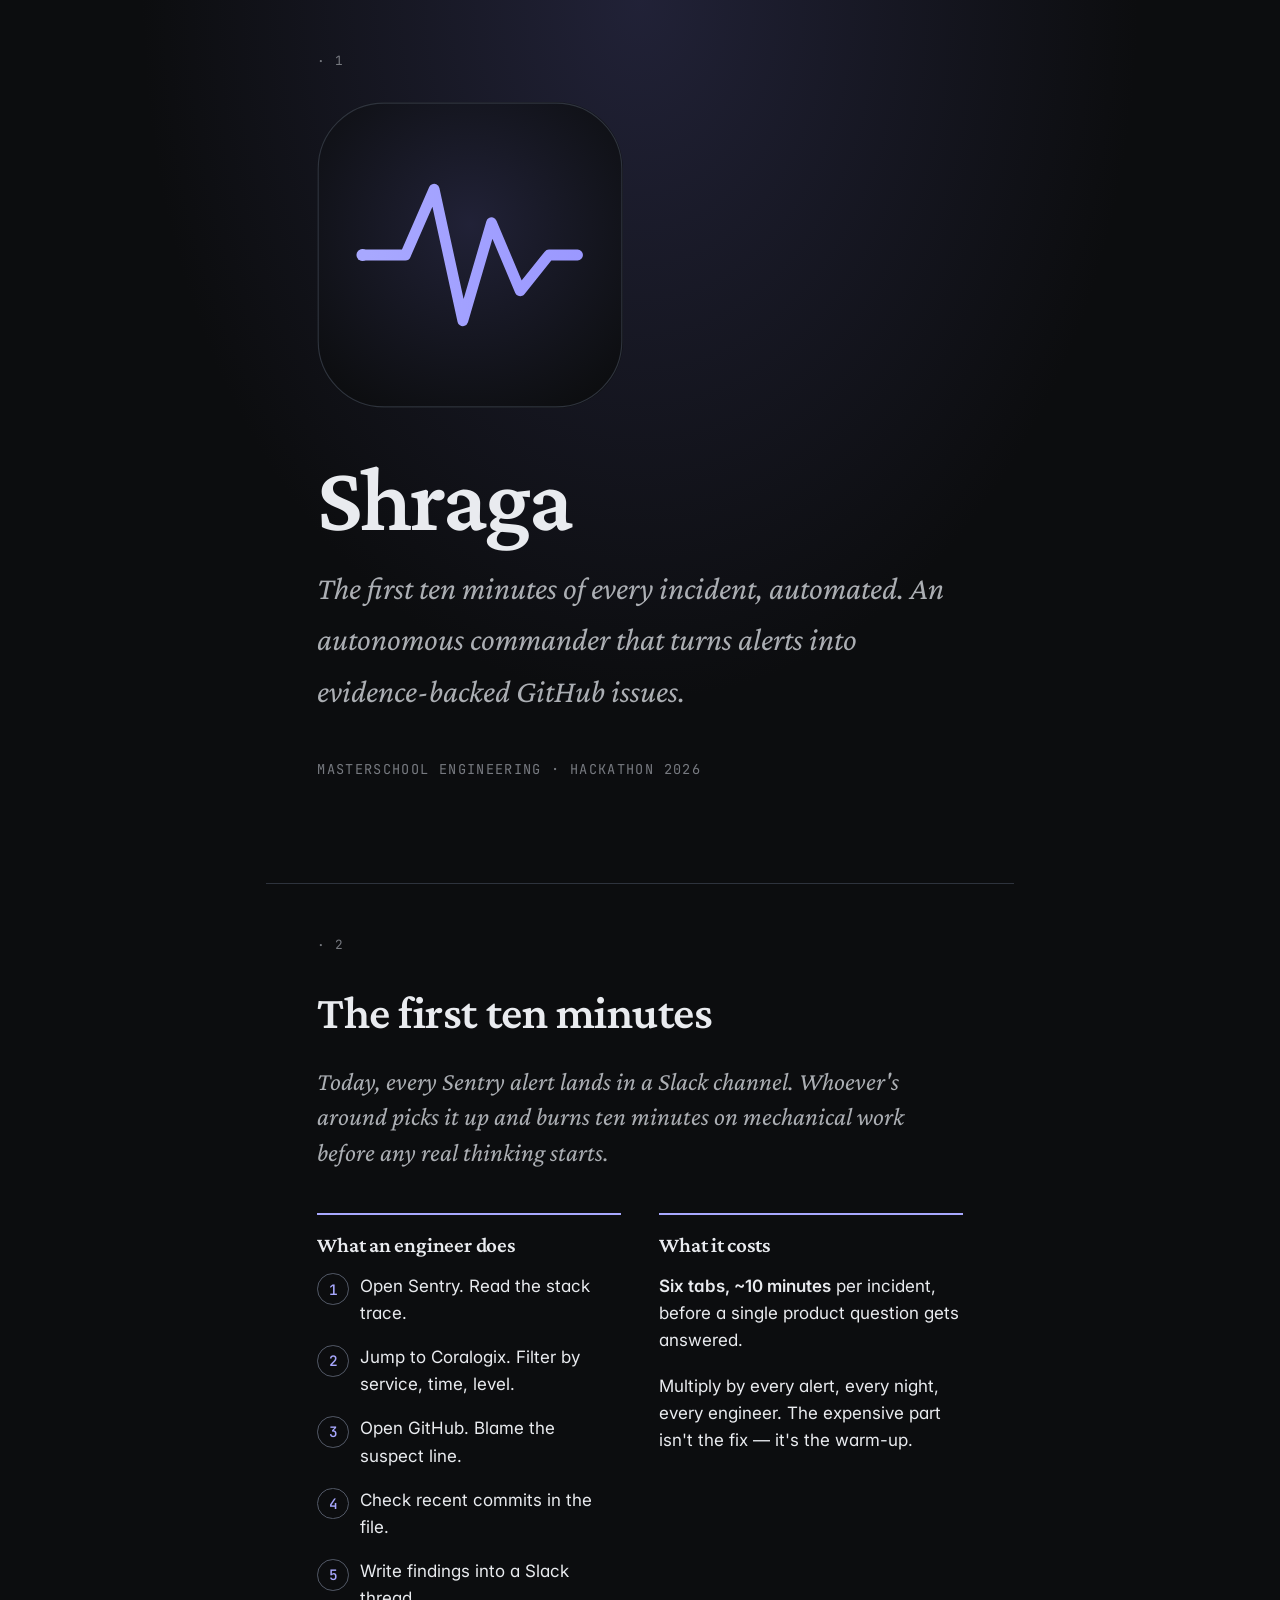
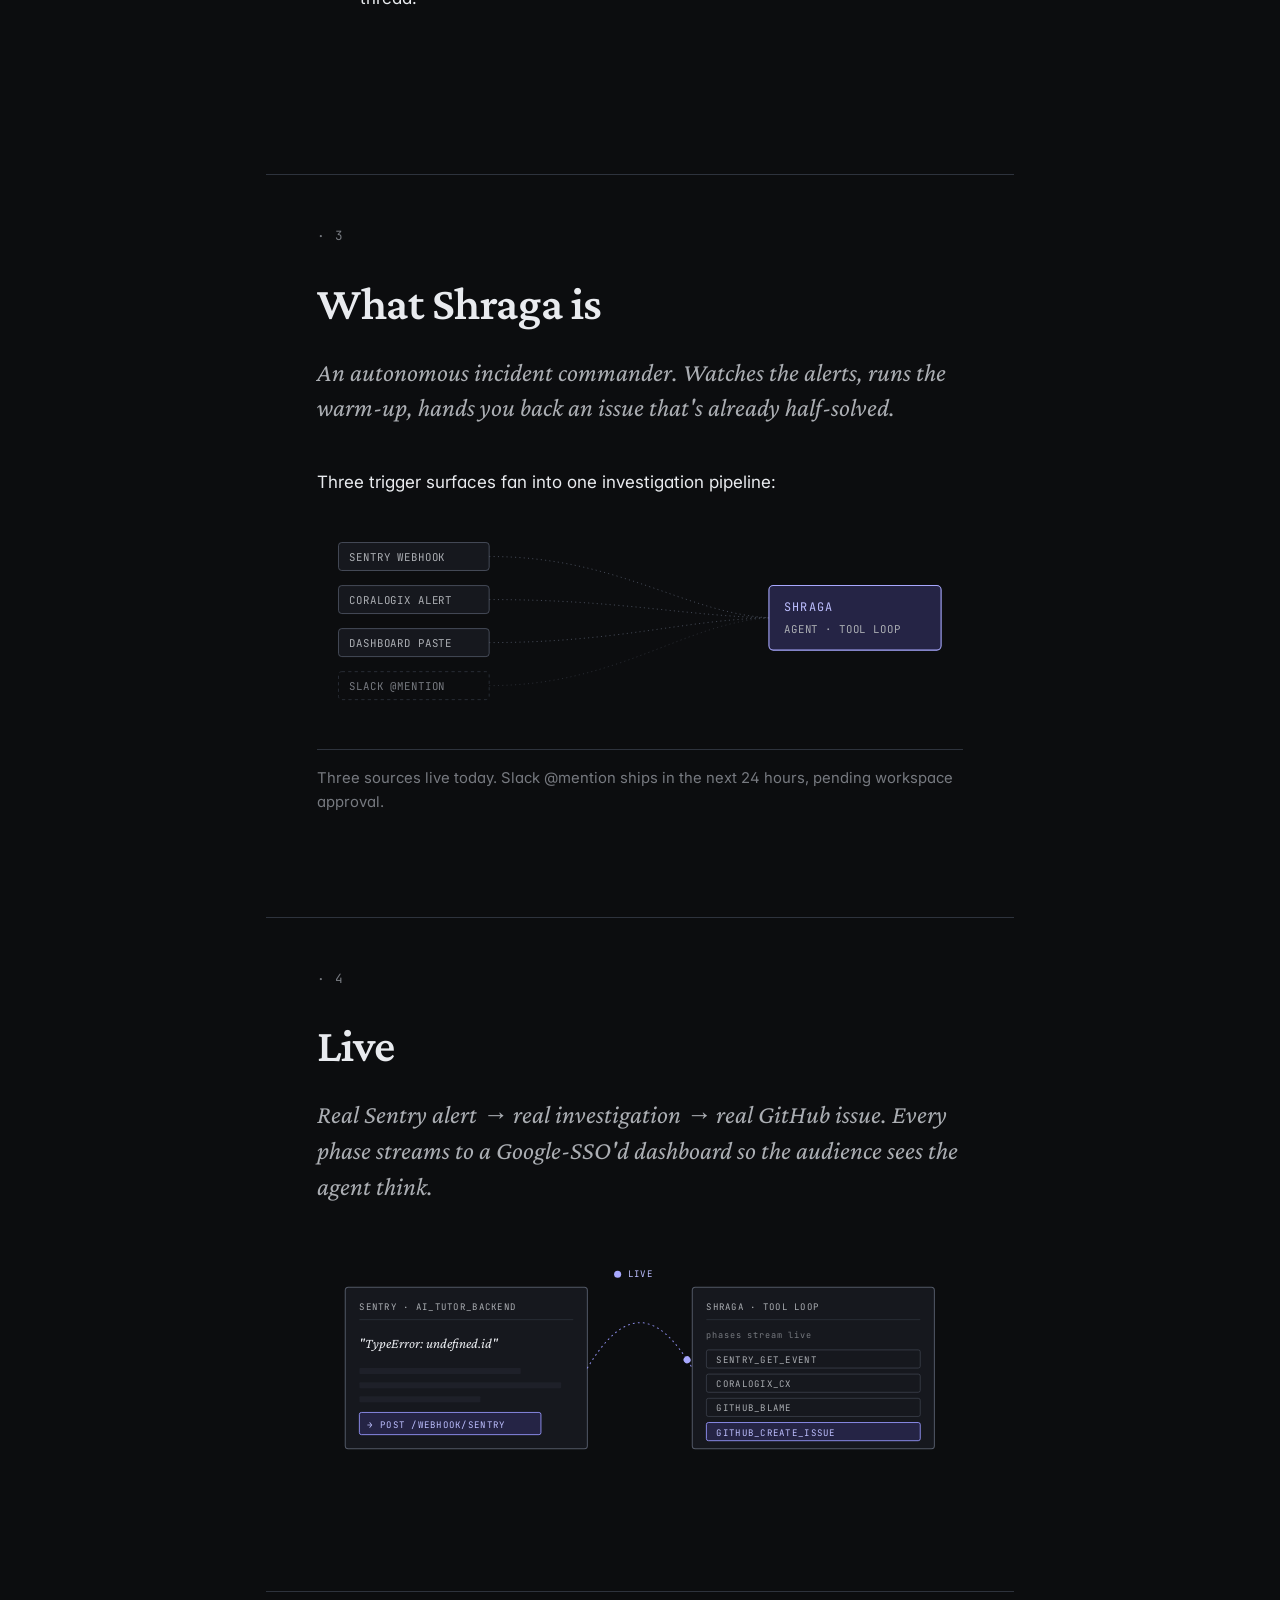
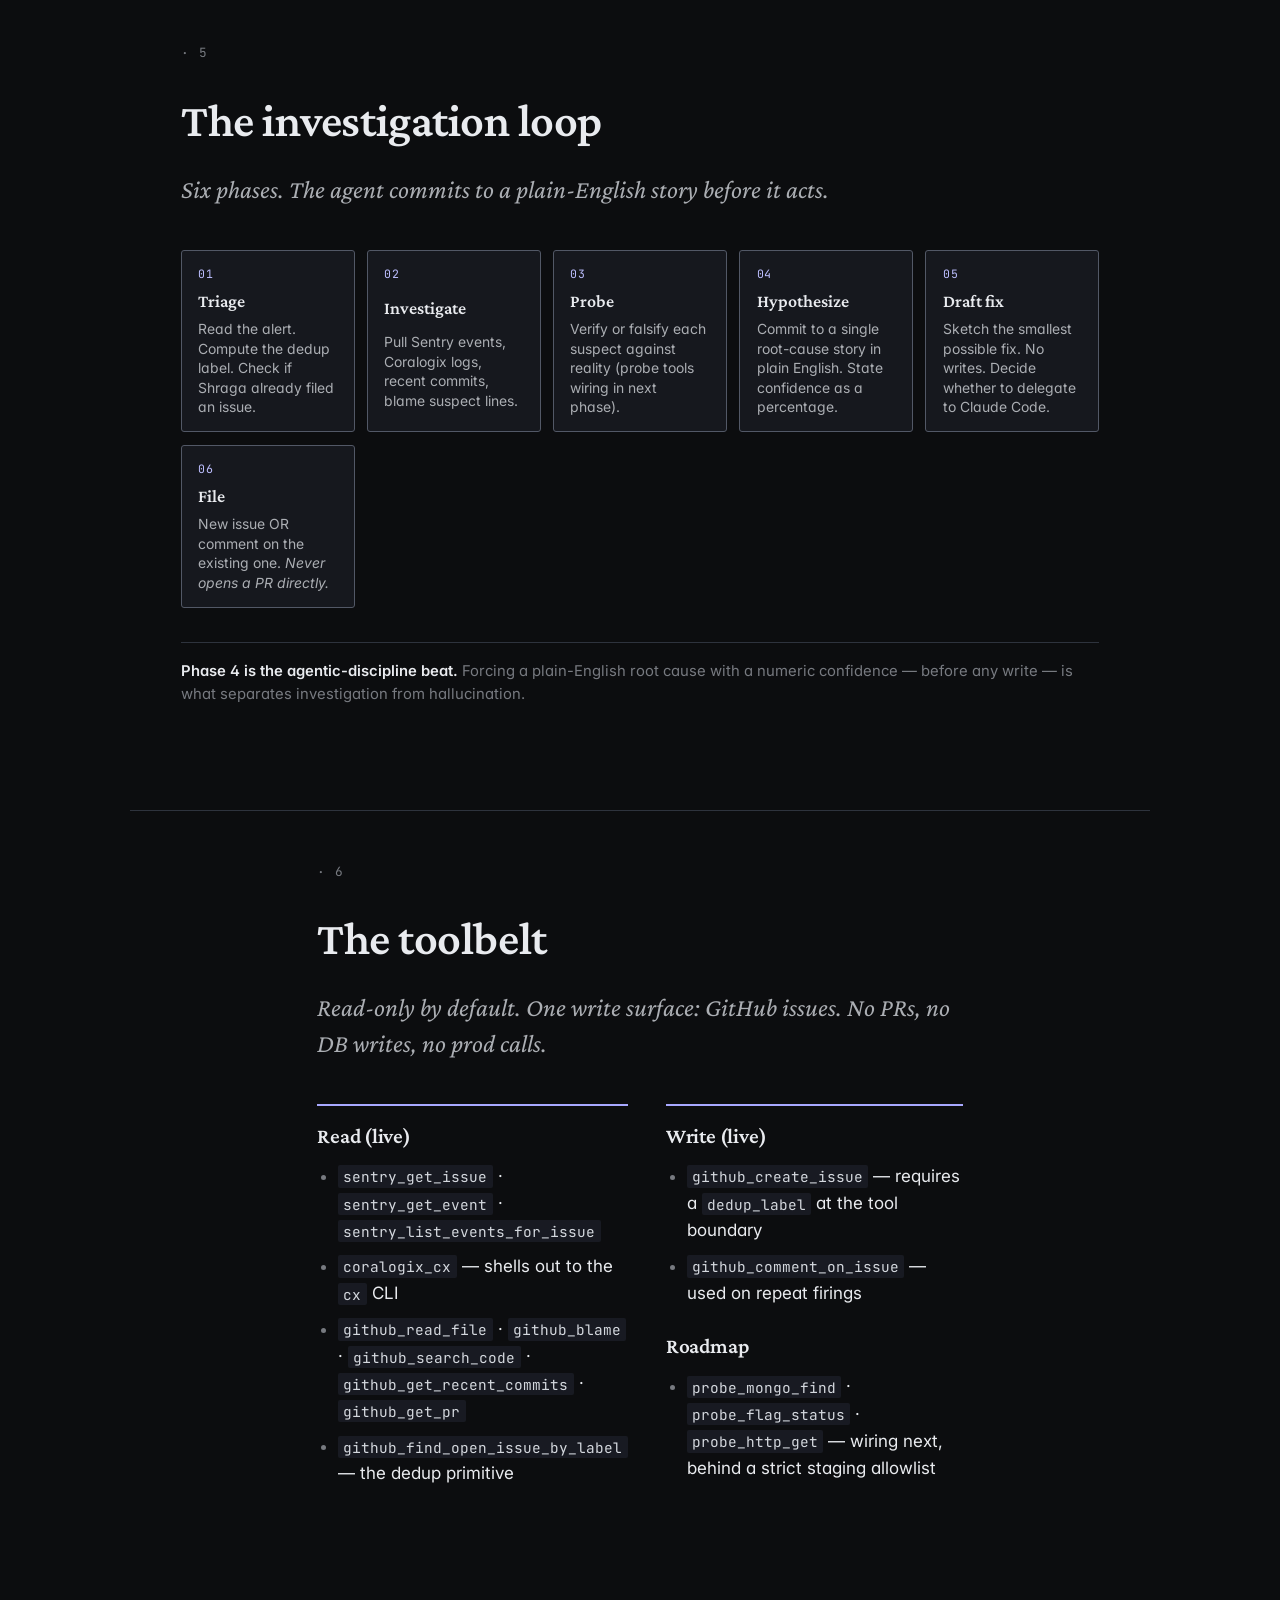
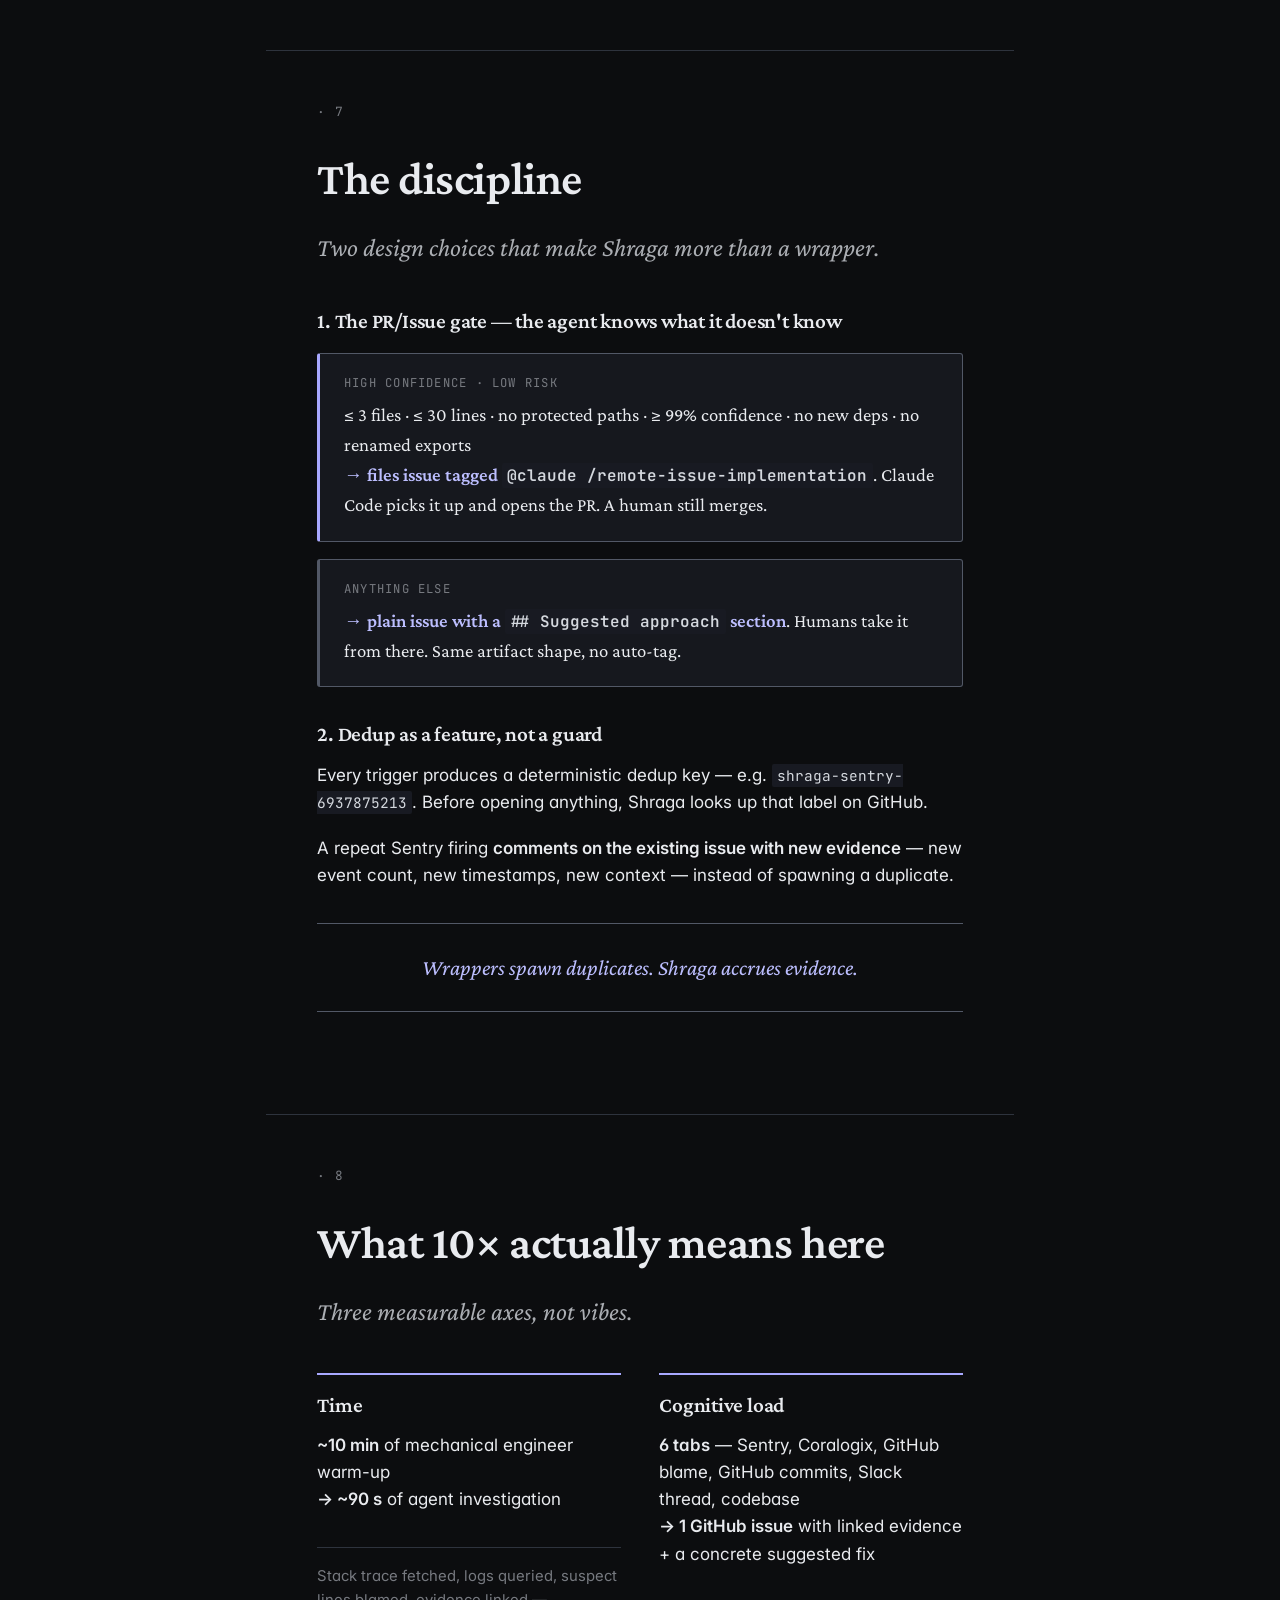
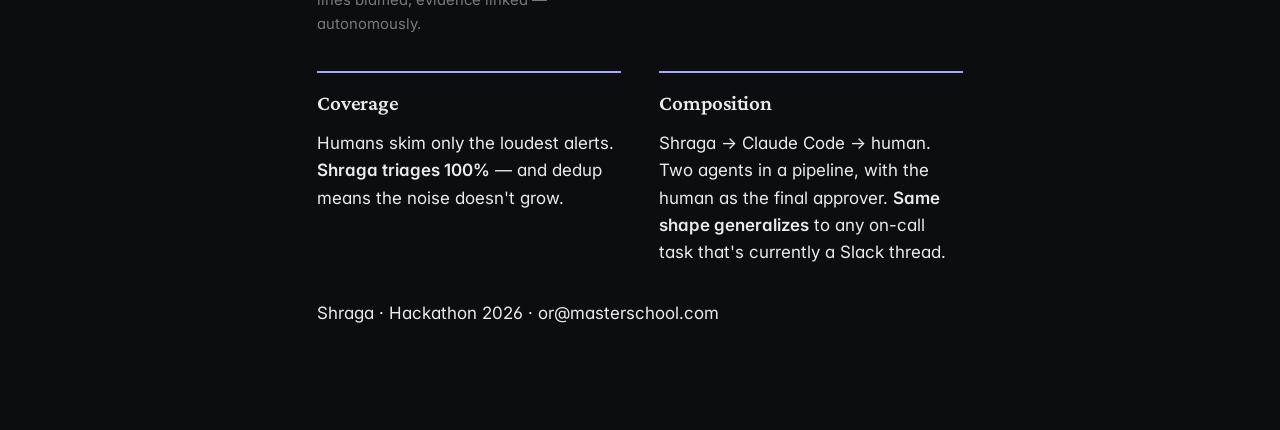
==== shraga/index.html @ de248f26 "shraga: add hackathon keynote deck. Eight slides covering Shraga's autonomous incident-commander pit" ====
<!doctype html>
<html lang="en">
  <head>
    <meta charset="utf-8" />
    <meta name="viewport" content="width=device-width, initial-scale=1" />
    <title>Shraga · Incident Commander</title>
    <link rel="preconnect" href="https://fonts.googleapis.com" />
    <link rel="preconnect" href="https://fonts.gstatic.com" crossorigin />
    <link
      href="https://fonts.googleapis.com/css2?family=Crimson+Pro:ital,wght@0,400;0,600;1,400&family=Inter:wght@400;500;600&family=JetBrains+Mono:wght@400;500&display=swap"
      rel="stylesheet"
    />
    <link rel="stylesheet" href="index.css" />
  </head>
  <body>
    <main>
      <!-- Slide 1: Title -->
      <section class="slide" id="title" data-slide="1">
        <svg
          class="hero"
          viewBox="0 0 512 512"
          xmlns="http://www.w3.org/2000/svg"
          role="img"
          aria-label="Shraga icon: a violet heartbeat line on a dark squircle"
        >
          <defs>
            <radialGradient id="hero-bg" cx="50%" cy="40%" r="70%">
              <stop offset="0%" stop-color="oklch(0.26 0.04 282)" />
              <stop offset="100%" stop-color="oklch(0.16 0.005 264)" />
            </radialGradient>
            <linearGradient id="hero-line" x1="0%" y1="50%" x2="100%" y2="50%">
              <stop offset="0%" stop-color="oklch(0.78 0.16 282)" />
              <stop offset="100%" stop-color="oklch(0.74 0.18 282)" />
            </linearGradient>
          </defs>
          <rect width="512" height="512" rx="112" fill="url(#hero-bg)" />
          <rect
            x="2"
            y="2"
            width="508"
            height="508"
            rx="110"
            fill="none"
            stroke="oklch(0.32 0.02 264)"
            stroke-width="2"
          />
          <g
            transform="translate(76 256)"
            fill="none"
            stroke="url(#hero-line)"
            stroke-width="18"
            stroke-linecap="round"
            stroke-linejoin="round"
          >
            <path
              d="M0 0 L72 0 L120 -110 L168 110 L216 -54 L264 60 L312 0 L360 0"
            />
          </g>
          <circle cx="76" cy="256" r="10" fill="oklch(0.78 0.16 282)" />
        </svg>
        <h1>Shraga</h1>
        <p class="subtitle">
          The first ten minutes of every incident, automated. An autonomous commander that turns alerts into evidence-backed GitHub issues.
        </p>
        <p class="meta">Masterschool engineering · Hackathon 2026</p>
      </section>

      <!-- Slide 2: The problem -->
      <section class="slide" id="problem" data-slide="2">
        <h2>The first ten minutes</h2>
        <p class="lede">
          Today, every Sentry alert lands in a Slack channel. Whoever's around picks it up and burns ten minutes on mechanical work before any real thinking starts.
        </p>

        <div class="two-col">
          <div class="col">
            <h3>What an engineer does</h3>
            <ol>
              <li>Open Sentry. Read the stack trace.</li>
              <li>Jump to Coralogix. Filter by service, time, level.</li>
              <li>Open GitHub. Blame the suspect line.</li>
              <li>Check recent commits in the file.</li>
              <li>Write findings into a Slack thread.</li>
            </ol>
          </div>
          <div class="col">
            <h3>What it costs</h3>
            <p>
              <strong>Six tabs, ~10 minutes</strong> per incident, before a single product question gets answered.
            </p>
            <p>
              Multiply by every alert, every night, every engineer. The expensive part isn't the fix — it's the warm-up.
            </p>
          </div>
        </div>
      </section>

      <!-- Slide 3: What Shraga is -->
      <section class="slide" id="what" data-slide="3">
        <h2>What Shraga is</h2>
        <p class="lede">
          An autonomous incident commander. Watches the alerts, runs the warm-up, hands you back an issue that's already half-solved.
        </p>

        <p>
          Three trigger surfaces fan into one investigation pipeline:
        </p>

        <div class="fan-in">
          <svg viewBox="0 0 600 180" xmlns="http://www.w3.org/2000/svg" role="img" aria-label="Three live trigger sources fanning into Shraga, plus one roadmap source">
            <defs>
              <style>
                .fan-in svg .src {
                  fill: var(--surface);
                  stroke: var(--rule-strong);
                  stroke-width: 0.75;
                }
                .fan-in svg .src-roadmap {
                  fill: transparent;
                  stroke: var(--rule);
                  stroke-width: 0.75;
                  stroke-dasharray: 3 3;
                }
                .fan-in svg .wire {
                  fill: none;
                  stroke: var(--rule-strong);
                  stroke-width: 0.75;
                  stroke-dasharray: 1 3;
                }
                .fan-in svg .core {
                  fill: var(--accent-soft);
                  stroke: var(--accent);
                  stroke-width: 1;
                }
                .fan-in svg .lbl {
                  font-family: var(--font-mono);
                  font-size: 10px;
                  letter-spacing: 0.08em;
                  fill: var(--ink-soft);
                  text-transform: uppercase;
                }
                .fan-in svg .lbl-roadmap {
                  font-family: var(--font-mono);
                  font-size: 10px;
                  letter-spacing: 0.08em;
                  fill: var(--ink-faint);
                  text-transform: uppercase;
                }
                .fan-in svg .lbl-accent {
                  font-family: var(--font-mono);
                  font-size: 11px;
                  letter-spacing: 0.1em;
                  fill: var(--accent-ink);
                  text-transform: uppercase;
                }
              </style>
            </defs>

            <g transform="translate(20,20)">
              <rect class="src" width="140" height="26" rx="3" />
              <text class="lbl" x="10" y="17">Sentry webhook</text>
            </g>
            <g transform="translate(20,60)">
              <rect class="src" width="140" height="26" rx="3" />
              <text class="lbl" x="10" y="17">Coralogix alert</text>
            </g>
            <g transform="translate(20,100)">
              <rect class="src" width="140" height="26" rx="3" />
              <text class="lbl" x="10" y="17">Dashboard paste</text>
            </g>
            <g transform="translate(20,140)">
              <rect class="src-roadmap" width="140" height="26" rx="3" />
              <text class="lbl-roadmap" x="10" y="17">Slack @mention</text>
            </g>

            <path class="wire" d="M 160 33 C 280 33, 340 85, 420 90" />
            <path class="wire" d="M 160 73 C 280 73, 340 88, 420 90" />
            <path class="wire" d="M 160 113 C 280 113, 340 92, 420 90" />
            <path class="wire" d="M 160 153 C 280 153, 340 95, 420 90" stroke-dasharray="2 4" opacity="0.5" />

            <g transform="translate(420,60)">
              <rect class="core" width="160" height="60" rx="4" />
              <text class="lbl-accent" x="14" y="24">SHRAGA</text>
              <text class="lbl" x="14" y="44">agent · tool loop</text>
            </g>
          </svg>
        </div>

        <p class="footnote">
          Three sources live today. Slack @mention ships in the next 24 hours, pending workspace approval.
        </p>
      </section>

      <!-- Slide 4: Live demo -->
      <section class="slide" id="demo" data-slide="4">
        <h2>Live</h2>
        <p class="lede">
          Real Sentry alert → real investigation → real GitHub issue. Every phase streams to a Google-SSO'd dashboard so the audience sees the agent think.
        </p>

        <figure
          class="demo-illo"
          aria-label="Sentry alert on the left, Shraga's tool loop on the right, connected by a live wire with a traveling pulse."
        >
          <svg viewBox="0 0 640 240" xmlns="http://www.w3.org/2000/svg" role="img">
            <defs>
              <style>
                .demo-illo svg .panel {
                  fill: var(--surface);
                  stroke: var(--rule-strong);
                  stroke-width: 1;
                }
                .demo-illo svg .divider {
                  stroke: var(--rule);
                  stroke-width: 0.75;
                }
                .demo-illo svg .row {
                  fill: var(--surface-2);
                }
                .demo-illo svg .row-strong {
                  fill: var(--surface);
                  stroke: var(--rule-strong);
                  stroke-width: 0.5;
                }
                .demo-illo svg .tool-call {
                  fill: var(--accent-soft);
                  stroke: var(--accent);
                  stroke-width: 0.75;
                }
                .demo-illo svg .label {
                  font-family: var(--font-mono);
                  font-size: 9px;
                  letter-spacing: 0.14em;
                  fill: var(--ink-soft);
                  text-transform: uppercase;
                }
                .demo-illo svg .label-faint {
                  font-family: var(--font-mono);
                  font-size: 8.5px;
                  letter-spacing: 0.1em;
                  fill: var(--ink-faint);
                }
                .demo-illo svg .label-accent {
                  font-family: var(--font-mono);
                  font-size: 9px;
                  letter-spacing: 0.14em;
                  fill: var(--accent-ink);
                  text-transform: uppercase;
                }
                .demo-illo svg .quote {
                  font-family: var(--font-serif);
                  font-style: italic;
                  font-size: 14px;
                  fill: var(--ink);
                }
                .demo-illo svg .wire {
                  fill: none;
                  stroke: var(--accent);
                  stroke-width: 1;
                  stroke-dasharray: 1 4;
                  stroke-linecap: round;
                  opacity: 0.8;
                }
                .demo-illo svg .pulse {
                  fill: var(--accent);
                }
                @keyframes demo-blink {
                  0%, 100% { opacity: 1; }
                  50% { opacity: 0.25; }
                }
                .demo-illo svg .blink {
                  animation: demo-blink 1.6s ease-in-out infinite;
                  transform-origin: center;
                }
                @media (prefers-reduced-motion: reduce) {
                  .demo-illo svg .blink { animation: none; }
                  .demo-illo svg .pulse-motion { display: none; }
                }
              </style>
            </defs>

            <!-- LEFT: Sentry alert -->
            <g transform="translate(28,40)">
              <rect class="panel" width="240" height="160" rx="3" />
              <text class="label" x="14" y="22">SENTRY · AI_TUTOR_BACKEND</text>
              <line class="divider" x1="14" y1="32" x2="226" y2="32" />
              <text class="quote" x="14" y="60">"TypeError: undefined.id"</text>
              <rect class="row" x="14" y="80" width="160" height="6" rx="1" />
              <rect class="row" x="14" y="94" width="200" height="6" rx="1" />
              <rect class="row" x="14" y="108" width="120" height="6" rx="1" />
              <rect class="tool-call" x="14" y="124" width="180" height="22" rx="2" />
              <text class="label-accent" x="22" y="139">→ POST /webhook/sentry</text>
            </g>

            <!-- RIGHT: Shraga -->
            <g transform="translate(372,40)">
              <rect class="panel" width="240" height="160" rx="3" />
              <text class="label" x="14" y="22">SHRAGA · TOOL LOOP</text>
              <line class="divider" x1="14" y1="32" x2="226" y2="32" />
              <text class="label-faint" x="14" y="50">phases stream live</text>

              <g transform="translate(14,62)">
                <rect class="row-strong" width="212" height="18" rx="2" />
                <text class="label" x="10" y="13">sentry_get_event</text>
              </g>
              <g transform="translate(14,86)">
                <rect class="row-strong" width="212" height="18" rx="2" />
                <text class="label" x="10" y="13">coralogix_cx</text>
              </g>
              <g transform="translate(14,110)">
                <rect class="row-strong" width="212" height="18" rx="2" />
                <text class="label" x="10" y="13">github_blame</text>
              </g>
              <g transform="translate(14,134)">
                <rect class="tool-call" width="212" height="18" rx="2" />
                <text class="label-accent" x="10" y="13">github_create_issue</text>
              </g>
            </g>

            <path
              id="demo-wire"
              class="wire"
              d="M 268 120 C 304 60, 336 60, 372 120"
            />

            <g class="pulse-motion">
              <circle class="pulse" r="3.5">
                <animateMotion dur="2.4s" repeatCount="indefinite" rotate="auto">
                  <mpath href="#demo-wire" />
                </animateMotion>
              </circle>
            </g>

            <g transform="translate(298,30)">
              <circle class="pulse blink" cx="0" cy="-3" r="3.5" />
              <text class="label-accent" x="10" y="0">LIVE</text>
            </g>
          </svg>
        </figure>
      </section>

      <!-- Slide 5: The loop -->
      <section class="slide wide" id="loop" data-slide="5">
        <h2>The investigation loop</h2>
        <p class="lede">
          Six phases. The agent commits to a plain-English story before it acts.
        </p>

        <ol class="phases">
          <li class="phase">
            <span class="phase-num">01</span>
            <span class="phase-label">Triage</span>
            <span class="phase-detail">Read the alert. Compute the dedup label. Check if Shraga already filed an issue.</span>
          </li>
          <li class="phase">
            <span class="phase-num">02</span>
            <span class="phase-label">Investigate</span>
            <span class="phase-detail">Pull Sentry events, Coralogix logs, recent commits, blame suspect lines.</span>
          </li>
          <li class="phase">
            <span class="phase-num">03</span>
            <span class="phase-label">Probe</span>
            <span class="phase-detail">Verify or falsify each suspect against reality (probe tools wiring in next phase).</span>
          </li>
          <li class="phase">
            <span class="phase-num">04</span>
            <span class="phase-label">Hypothesize</span>
            <span class="phase-detail">Commit to a single root-cause story in plain English. State confidence as a percentage.</span>
          </li>
          <li class="phase">
            <span class="phase-num">05</span>
            <span class="phase-label">Draft fix</span>
            <span class="phase-detail">Sketch the smallest possible fix. No writes. Decide whether to delegate to Claude Code.</span>
          </li>
          <li class="phase">
            <span class="phase-num">06</span>
            <span class="phase-label">File</span>
            <span class="phase-detail">New issue OR comment on the existing one. <em>Never opens a PR directly.</em></span>
          </li>
        </ol>

        <p class="footnote">
          <strong>Phase 4 is the agentic-discipline beat.</strong> Forcing a plain-English root cause with a numeric confidence — before any write — is what separates investigation from hallucination.
        </p>
      </section>

      <!-- Slide 6: Toolbelt -->
      <section class="slide" id="tools" data-slide="6">
        <h2>The toolbelt</h2>
        <p class="lede">
          Read-only by default. One write surface: GitHub issues. No PRs, no DB writes, no prod calls.
        </p>

        <div class="two-col">
          <div class="col">
            <h3>Read (live)</h3>
            <ul>
              <li><code>sentry_get_issue</code> · <code>sentry_get_event</code> · <code>sentry_list_events_for_issue</code></li>
              <li><code>coralogix_cx</code> — shells out to the <code>cx</code> CLI</li>
              <li><code>github_read_file</code> · <code>github_blame</code> · <code>github_search_code</code> · <code>github_get_recent_commits</code> · <code>github_get_pr</code></li>
              <li><code>github_find_open_issue_by_label</code> — the dedup primitive</li>
            </ul>
          </div>
          <div class="col">
            <h3>Write (live)</h3>
            <ul>
              <li><code>github_create_issue</code> — requires a <code>dedup_label</code> at the tool boundary</li>
              <li><code>github_comment_on_issue</code> — used on repeat firings</li>
            </ul>
            <h3>Roadmap</h3>
            <ul>
              <li><code>probe_mongo_find</code> · <code>probe_flag_status</code> · <code>probe_http_get</code> — wiring next, behind a strict staging allowlist</li>
            </ul>
          </div>
        </div>
      </section>

      <!-- Slide 7: Gate + dedup -->
      <section class="slide" id="gate" data-slide="7">
        <h2>The discipline</h2>
        <p class="lede">
          Two design choices that make Shraga more than a wrapper.
        </p>

        <h3>1. The PR/Issue gate — the agent knows what it doesn't know</h3>

        <div class="gate high">
          <p class="gate-label">High confidence · low risk</p>
          <p class="gate-body">
            ≤ 3 files · ≤ 30 lines · no protected paths · ≥ 99% confidence · no new deps · no renamed exports
            <br />
            <strong>→ files issue tagged <code>@claude /remote-issue-implementation</code></strong>. Claude Code picks it up and opens the PR. A human still merges.
          </p>
        </div>

        <div class="gate low">
          <p class="gate-label">Anything else</p>
          <p class="gate-body">
            <strong>→ plain issue with a <code>## Suggested approach</code> section</strong>. Humans take it from there. Same artifact shape, no auto-tag.
          </p>
        </div>

        <h3>2. Dedup as a feature, not a guard</h3>

        <p>
          Every trigger produces a deterministic dedup key — e.g. <code>shraga-sentry-6937875213</code>. Before opening anything, Shraga looks up that label on GitHub.
        </p>

        <p>
          A repeat Sentry firing <strong>comments on the existing issue with new evidence</strong> — new event count, new timestamps, new context — instead of spawning a duplicate.
        </p>

        <p class="callout">
          Wrappers spawn duplicates. Shraga accrues evidence.
        </p>
      </section>

      <!-- Slide 8: 10× -->
      <section class="slide" id="impact" data-slide="8">
        <h2>What 10× actually means here</h2>
        <p class="lede">
          Three measurable axes, not vibes.
        </p>

        <div class="two-col">
          <div class="col">
            <h3>Time</h3>
            <p>
              <strong>~10 min</strong> of mechanical engineer warm-up
              <br />
              <strong>→ ~90 s</strong> of agent investigation
            </p>
            <p class="footnote">Stack trace fetched, logs queried, suspect lines blamed, evidence linked — autonomously.</p>
          </div>
          <div class="col">
            <h3>Cognitive load</h3>
            <p>
              <strong>6 tabs</strong> — Sentry, Coralogix, GitHub blame, GitHub commits, Slack thread, codebase
              <br />
              <strong>→ 1 GitHub issue</strong> with linked evidence + a concrete suggested fix
            </p>
          </div>
        </div>

        <div class="two-col">
          <div class="col">
            <h3>Coverage</h3>
            <p>
              Humans skim only the loudest alerts.
              <strong>Shraga triages 100%</strong> — and dedup means the noise doesn't grow.
            </p>
          </div>
          <div class="col">
            <h3>Composition</h3>
            <p>
              Shraga → Claude Code → human. Two agents in a pipeline, with the human as the final approver. <strong>Same shape generalizes</strong> to any on-call task that's currently a Slack thread.
            </p>
          </div>
        </div>

        <p class="meta">
          Shraga · Hackathon 2026 · or@masterschool.com
        </p>
      </section>
    </main>
  </body>
</html>
---- shraga/index.css ----
/* Shraga keynote: editorial-engineering, dark, violet accent.
   Mirrors the maestro-mcp deck's structure; swaps palette to Shraga's
   identity (the EKG glyph's oklch violets over a deep neutral). */

:root {
  --bg: oklch(0.16 0.005 264);
  --bg-glow: oklch(0.26 0.04 282);
  --surface: oklch(0.21 0.012 270);
  --surface-2: oklch(0.245 0.018 274);
  --ink: oklch(0.94 0.005 264);
  --ink-soft: oklch(0.75 0.008 264);
  --ink-faint: oklch(0.58 0.01 264);
  --rule: oklch(0.32 0.02 264);
  --rule-strong: oklch(0.46 0.025 268);
  --accent: oklch(0.78 0.16 282);
  --accent-soft: oklch(0.28 0.06 282);
  --accent-ink: oklch(0.84 0.14 282);
  --code-bg: oklch(0.22 0.015 268);
  --code-ink: oklch(0.88 0.01 264);
  --callout-bg: oklch(0.24 0.04 282);

  --font-serif: 'Crimson Pro', Georgia, 'Times New Roman', serif;
  --font-sans:
    'Inter', -apple-system, BlinkMacSystemFont, 'Segoe UI', Helvetica, Arial,
    sans-serif;
  --font-mono:
    'JetBrains Mono', ui-monospace, SFMono-Regular, Menlo, Consolas, monospace;

  --measure: 68ch;
  --gutter: clamp(1.5rem, 4vw, 4rem);
}

* {
  box-sizing: border-box;
}

html {
  font-size: 17px;
  scroll-behavior: smooth;
}

body {
  margin: 0;
  background:
    radial-gradient(ellipse at top, var(--bg-glow) 0%, transparent 55%),
    var(--bg);
  background-attachment: fixed;
  color: var(--ink);
  font-family: var(--font-sans);
  font-feature-settings: 'ss01', 'cv11', 'calt';
  line-height: 1.6;
  -webkit-font-smoothing: antialiased;
  text-rendering: optimizeLegibility;
}

main {
  display: block;
}

/* ----- Slide as section ----- */

.slide {
  max-width: var(--measure);
  margin: 0 auto;
  padding: clamp(4rem, 8vw, 7rem) var(--gutter);
  position: relative;
  border-bottom: 1px solid var(--rule);
}

.slide:last-of-type {
  border-bottom: none;
}

.slide.wide {
  max-width: clamp(36rem, 92vw, 60rem);
}

.slide::before {
  content: '· ' attr(data-slide);
  position: absolute;
  top: clamp(2rem, 4vw, 3rem);
  left: var(--gutter);
  font-family: var(--font-mono);
  font-size: 0.75rem;
  letter-spacing: 0.08em;
  color: var(--ink-faint);
  text-transform: uppercase;
}

@media (max-width: 720px) {
  .slide::before {
    position: static;
    display: block;
    margin-bottom: 0.75rem;
  }
  .slide {
    padding-top: clamp(2.5rem, 8vw, 4rem);
  }
}

/* ----- Title slide ----- */

#title {
  min-height: 88vh;
  display: flex;
  flex-direction: column;
  justify-content: center;
  position: relative;
}

#title .hero {
  margin: 0 0 2.5rem;
  width: clamp(12rem, 28vw, 18rem);
  height: auto;
  display: block;
}

#title h1 {
  font-size: clamp(3rem, 8vw, 5.5rem);
  margin: 0 0 1rem;
  line-height: 1.02;
  letter-spacing: -0.02em;
  color: var(--ink);
}

#title .subtitle {
  font-family: var(--font-serif);
  font-style: italic;
  font-size: clamp(1.4rem, 2.5vw, 1.9rem);
  color: var(--ink-soft);
  margin: 0 0 2.5rem;
  font-weight: 400;
  max-width: 38ch;
}

#title .meta {
  font-family: var(--font-mono);
  font-size: 0.8rem;
  letter-spacing: 0.1em;
  text-transform: uppercase;
  color: var(--ink-faint);
  margin: 0;
}

/* ----- Headings ----- */

h1,
h2,
h3 {
  font-family: var(--font-serif);
  font-weight: 600;
  color: var(--ink);
  letter-spacing: -0.01em;
}

h2 {
  font-size: clamp(2rem, 4vw, 2.75rem);
  line-height: 1.1;
  margin: 0 0 1.5rem;
}

h3 {
  font-size: 1.25rem;
  line-height: 1.3;
  margin: 2rem 0 0.75rem;
  font-weight: 600;
}

/* ----- Lede + body text ----- */

.lede {
  font-family: var(--font-serif);
  font-size: clamp(1.2rem, 2vw, 1.5rem);
  font-style: italic;
  line-height: 1.4;
  color: var(--ink-soft);
  margin: 0 0 2.5rem;
  font-weight: 400;
}

p {
  margin: 0 0 1.1rem;
}

p:last-child {
  margin-bottom: 0;
}

.footnote {
  font-size: 0.875rem;
  color: var(--ink-faint);
  border-top: 1px solid var(--rule);
  padding-top: 1rem;
  margin-top: 2rem;
}

.presenter-note {
  font-family: var(--font-mono);
  font-size: 0.85rem;
  color: var(--accent-ink);
  background: var(--accent-soft);
  padding: 0.6rem 0.9rem;
  border-radius: 2px;
  display: inline-block;
}

a {
  color: var(--accent);
  text-decoration: underline;
  text-decoration-thickness: 1px;
  text-underline-offset: 0.18em;
  transition: color 0.15s ease;
}

a:hover,
a:focus-visible {
  color: var(--accent-ink);
}

/* Live demo illustration */
.demo-illo {
  margin: 1rem 0 0;
  padding: 0;
}

.demo-illo svg {
  display: block;
  width: 100%;
  max-width: 44rem;
  height: auto;
}

.callout {
  font-family: var(--font-serif);
  font-style: italic;
  font-size: 1.3rem;
  color: var(--accent-ink);
  border-top: 1px solid var(--rule-strong);
  border-bottom: 1px solid var(--rule-strong);
  padding: 1.5rem 0;
  margin: 2rem 0;
  text-align: center;
}

/* ----- Lists ----- */

ul,
ol {
  padding-left: 1.25rem;
  margin: 0 0 1.5rem;
}

li {
  margin-bottom: 0.5rem;
}

li::marker {
  color: var(--ink-faint);
}

ol {
  counter-reset: step;
  list-style: none;
  padding-left: 0;
}

ol > li {
  counter-increment: step;
  position: relative;
  padding-left: 2.5rem;
  margin-bottom: 1rem;
}

ol > li::before {
  content: counter(step);
  position: absolute;
  left: 0;
  top: 0.05em;
  font-family: var(--font-mono);
  font-size: 0.85rem;
  color: var(--accent);
  width: 1.75rem;
  height: 1.75rem;
  border: 1px solid var(--rule-strong);
  border-radius: 50%;
  display: inline-flex;
  align-items: center;
  justify-content: center;
  font-weight: 500;
}

ol ul,
ol ol {
  margin-top: 0.5rem;
  margin-bottom: 0;
}

/* ----- Two-column ----- */

.two-col {
  display: grid;
  grid-template-columns: 1fr 1fr;
  gap: clamp(1.5rem, 3vw, 3rem);
  margin: 1rem 0 2rem;
}

.two-col .col {
  border-top: 2px solid var(--accent);
  padding-top: 1rem;
}

.two-col .col h3 {
  margin-top: 0;
}

@media (max-width: 720px) {
  .two-col {
    grid-template-columns: 1fr;
  }
}

/* ----- Code ----- */

code {
  font-family: var(--font-mono);
  font-size: 0.85em;
  background: var(--code-bg);
  color: var(--code-ink);
  padding: 0.12em 0.35em;
  border-radius: 2px;
}

pre {
  background: var(--code-bg);
  color: var(--code-ink);
  padding: 1.25rem 1.5rem;
  border-radius: 3px;
  overflow-x: auto;
  font-family: var(--font-mono);
  font-size: 0.82rem;
  line-height: 1.55;
  border: 1px solid var(--rule);
  margin: 1.25rem 0;
}

pre code {
  background: transparent;
  padding: 0;
  font-size: inherit;
}

/* ----- Tables ----- */

.table-scroll {
  overflow-x: auto;
  -webkit-overflow-scrolling: touch;
  margin: 1.5rem 0;
  scrollbar-width: thin;
}

.table-scroll table {
  margin: 0;
  min-width: 32rem;
}

table {
  width: 100%;
  border-collapse: collapse;
  margin: 1.5rem 0;
  font-size: 0.95rem;
}

th,
td {
  text-align: left;
  padding: 0.85rem 0.75rem;
  border-bottom: 1px solid var(--rule);
  vertical-align: top;
}

th {
  font-family: var(--font-sans);
  font-weight: 600;
  font-size: 0.78rem;
  letter-spacing: 0.06em;
  text-transform: uppercase;
  color: var(--ink-soft);
  border-bottom: 2px solid var(--accent);
  padding-bottom: 0.5rem;
}

td code {
  font-size: 0.82em;
}

/* ----- Phase flow diagram ----- */

ol.phases {
  counter-reset: none;
  list-style: none;
  padding: 0;
  margin: 1.5rem 0;
  display: grid;
  grid-template-columns: repeat(auto-fit, minmax(9rem, 1fr));
  gap: 0.75rem;
}

ol.phases > li.phase {
  counter-increment: none;
  padding: 0.85rem 0.95rem;
  margin: 0;
  border: 1px solid var(--rule-strong);
  background: var(--surface);
  border-radius: 3px;
  display: grid;
  gap: 0.2rem;
  position: relative;
}

ol.phases > li.phase::before {
  content: none;
}

.phase-num {
  font-family: var(--font-mono);
  font-size: 0.68rem;
  letter-spacing: 0.08em;
  text-transform: uppercase;
  color: var(--accent-ink);
}

.phase-label {
  font-family: var(--font-serif);
  font-size: 1.05rem;
  font-weight: 600;
  color: var(--ink);
}

.phase-detail {
  font-size: 0.82rem;
  line-height: 1.4;
  color: var(--ink-soft);
}

/* ----- Triggers fan-in (slide 3) ----- */

.fan-in {
  display: flex;
  align-items: center;
  justify-content: center;
  margin: 1.5rem 0;
}

.fan-in svg {
  display: block;
  width: 100%;
  max-width: 38rem;
  height: auto;
}

/* ----- Gate flow (slide 7) ----- */

.gate {
  border: 1px solid var(--rule-strong);
  border-radius: 3px;
  background: var(--surface);
  padding: 1.2rem 1.4rem;
  margin: 1rem 0;
}

.gate.high {
  border-left: 3px solid var(--accent);
}

.gate.low {
  border-left: 3px solid var(--rule-strong);
}

.gate-label {
  font-family: var(--font-mono);
  font-size: 0.72rem;
  letter-spacing: 0.1em;
  text-transform: uppercase;
  color: var(--ink-faint);
  margin: 0 0 0.4rem;
}

.gate-body {
  font-family: var(--font-serif);
  font-size: 1.1rem;
  color: var(--ink);
  margin: 0;
}

.gate-body strong {
  color: var(--accent-ink);
  font-weight: 600;
}

strong {
  font-weight: 600;
  color: var(--ink);
}

em {
  font-style: italic;
}

/* Selection */
::selection {
  background: var(--accent-soft);
  color: var(--ink);
}

/* Print */
@media print {
  body {
    background: white;
    color: black;
    font-size: 11pt;
  }
  .slide {
    page-break-after: always;
    border-bottom: none;
    min-height: auto;
  }
}
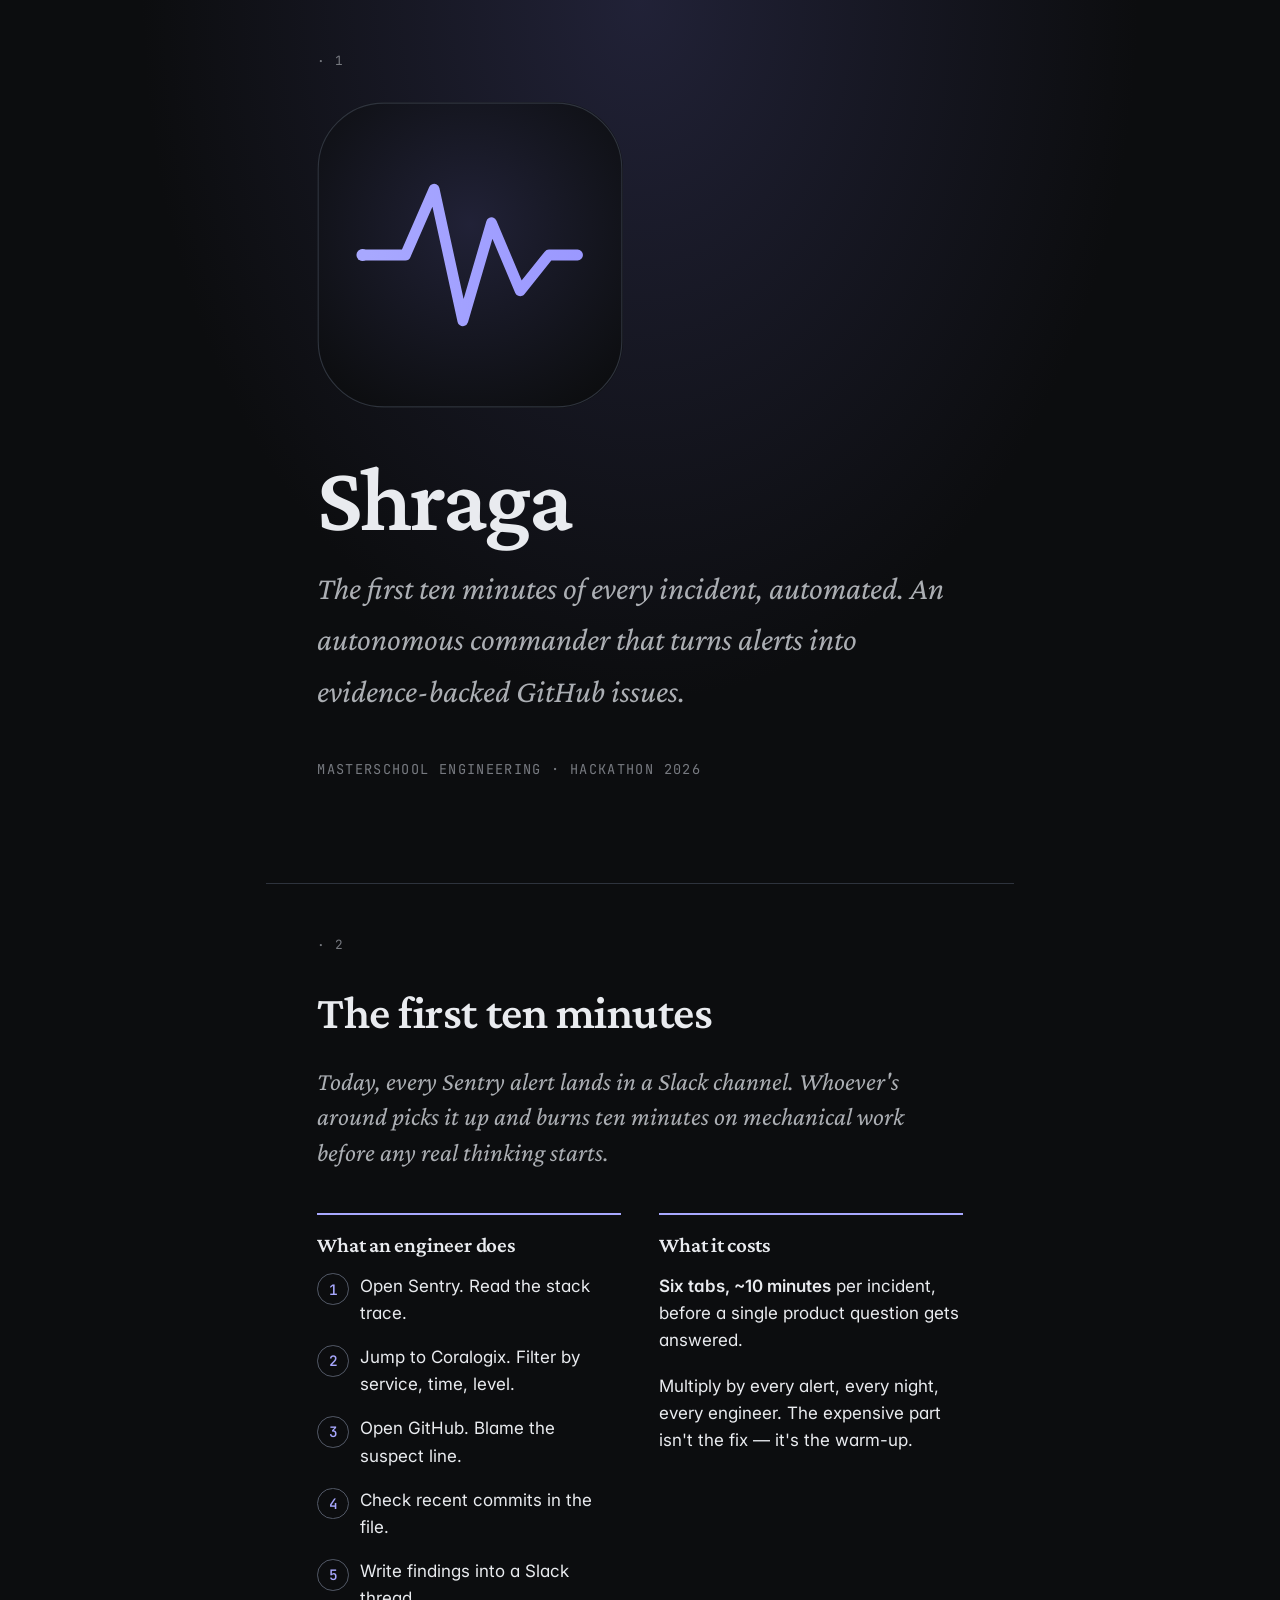
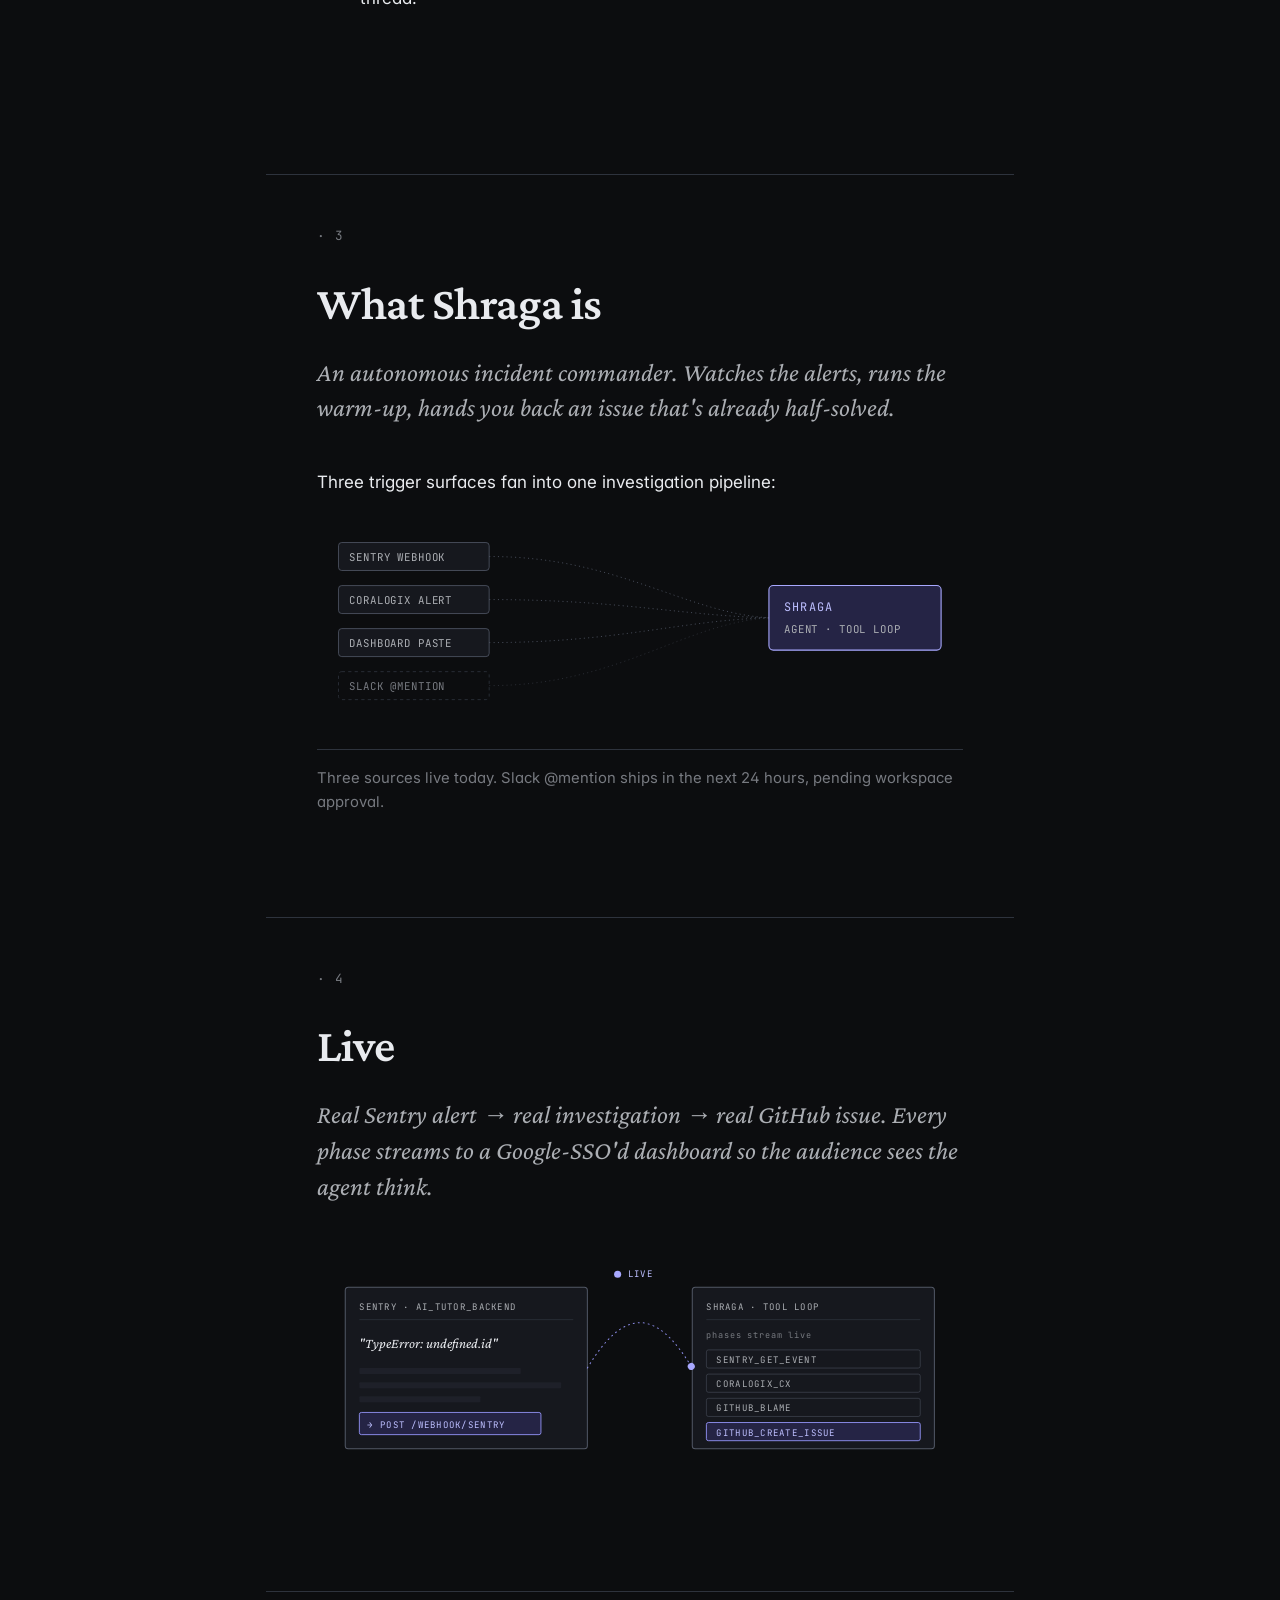
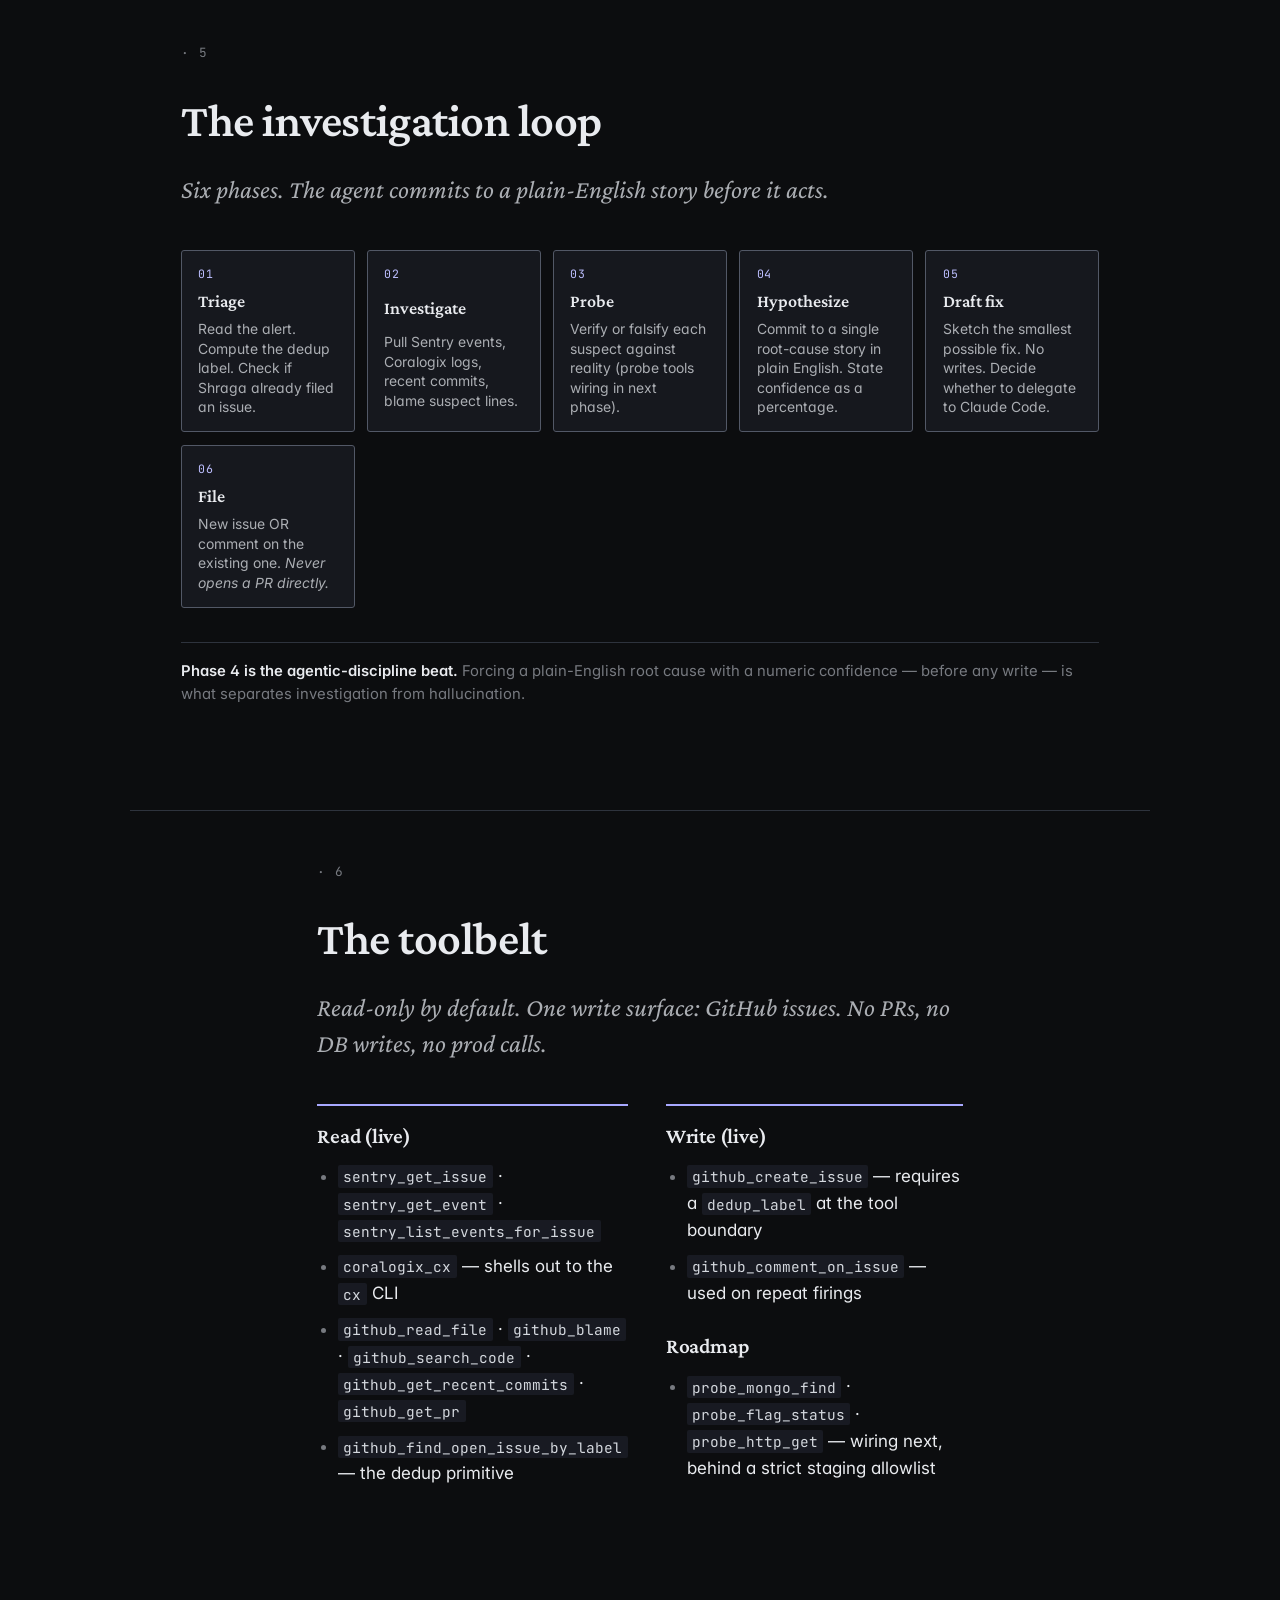
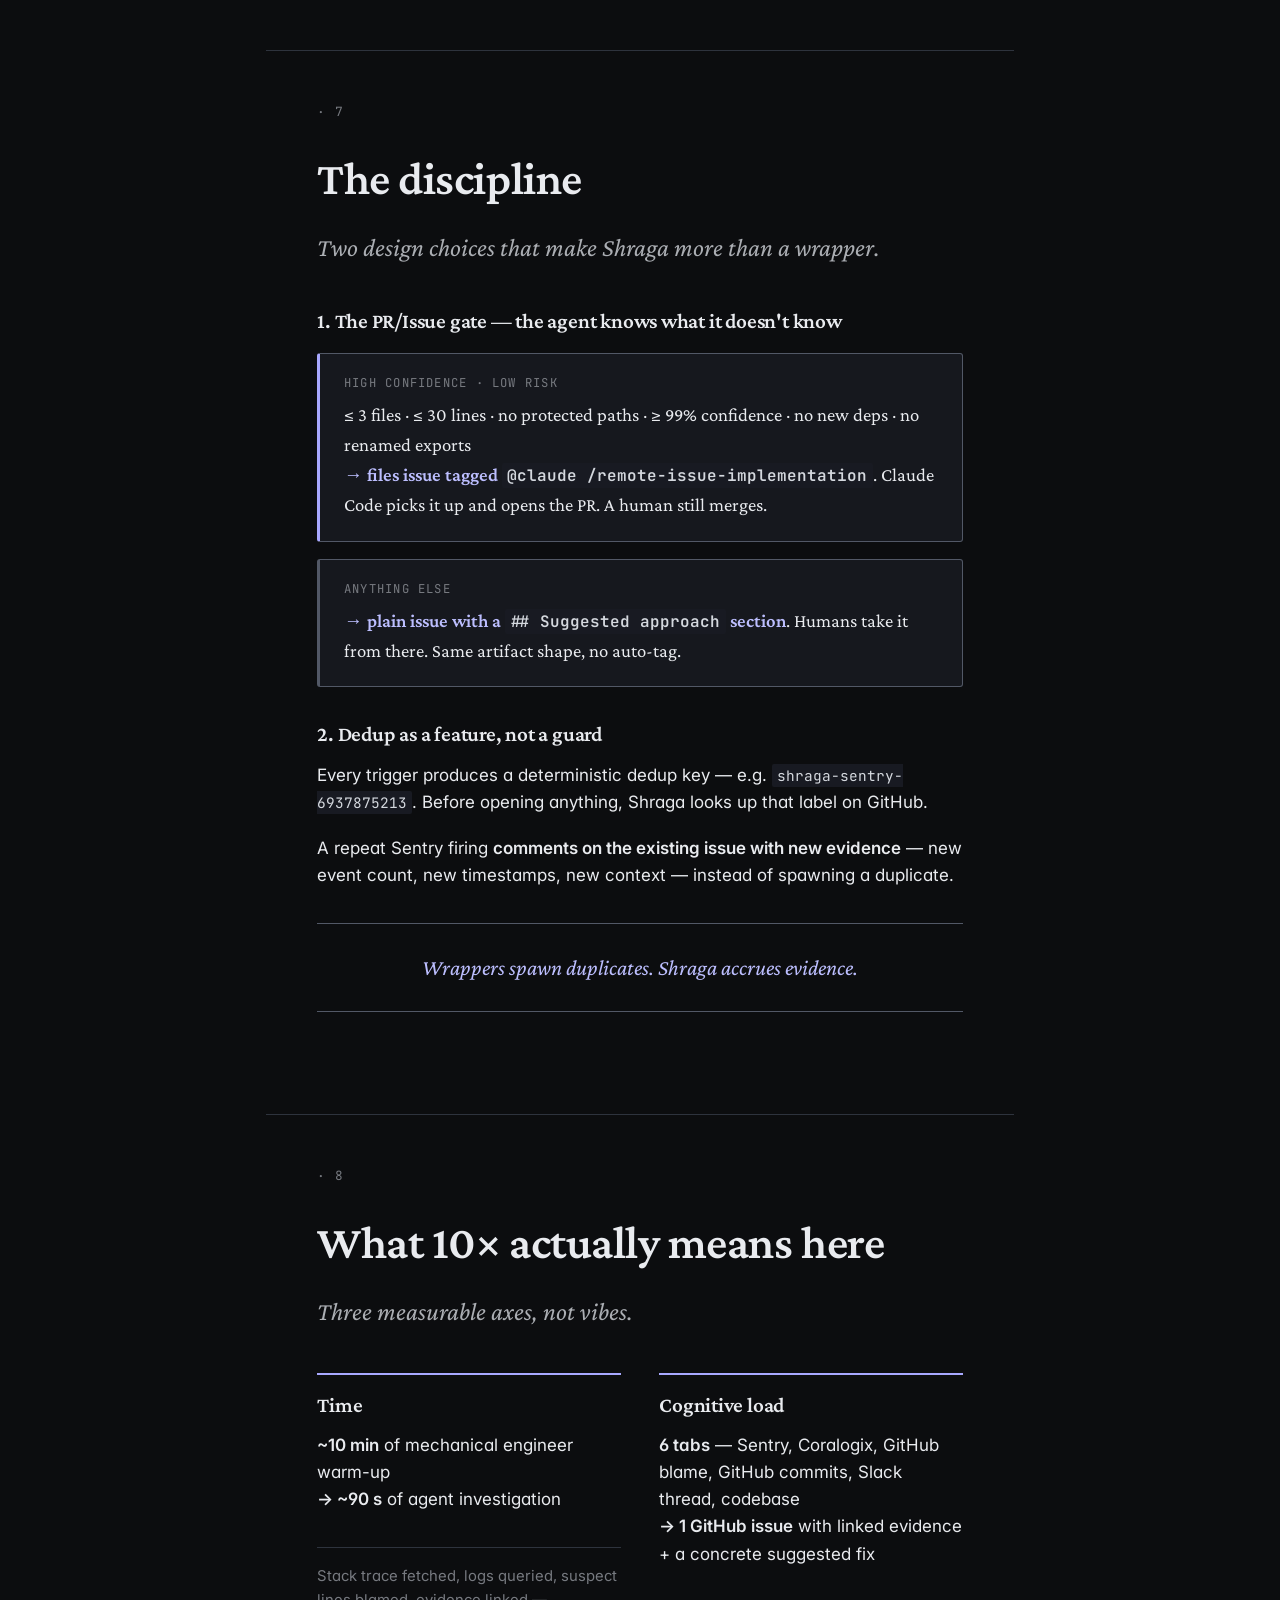
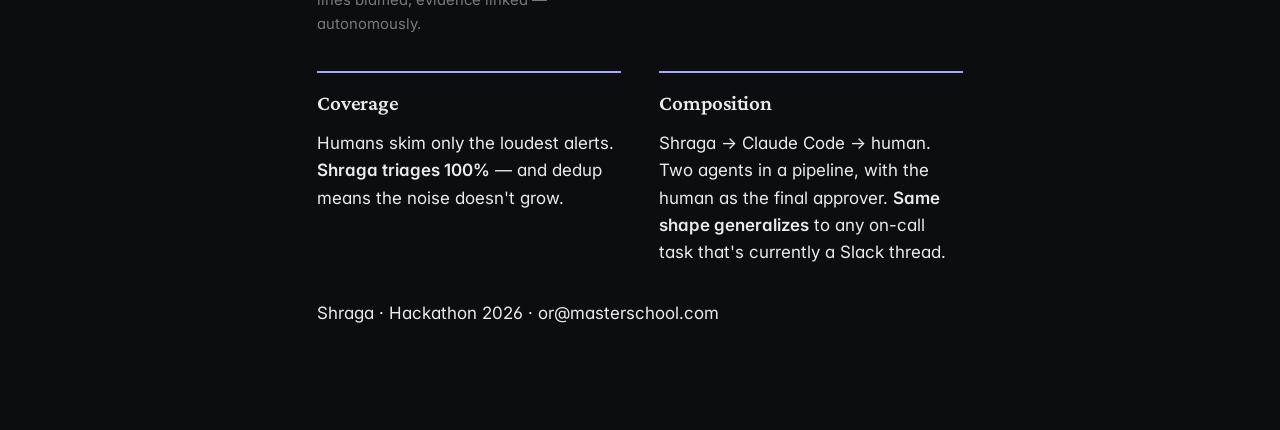
==== commit 2a82c2c4: "favicons: add inline SVG favicons to root index and shraga deck. Root: minimalist stacked-slides mar" ====
--- a/shraga/index.html
+++ b/shraga/index.html
@@ -4,6 +4,7 @@
     <meta charset="utf-8" />
     <meta name="viewport" content="width=device-width, initial-scale=1" />
     <title>Shraga · Incident Commander</title>
+    <link rel="icon" type="image/svg+xml" href="data:image/svg+xml;utf8,<svg xmlns='http://www.w3.org/2000/svg' viewBox='0 0 512 512'><rect width='512' height='512' rx='112' fill='%23282040'/><g transform='translate(76 256)' fill='none' stroke='%23a780ff' stroke-width='36' stroke-linecap='round' stroke-linejoin='round'><path d='M0 0 L72 0 L120 -110 L168 110 L216 -54 L264 60 L312 0 L360 0'/></g><circle cx='76' cy='256' r='18' fill='%23a780ff'/></svg>" />
     <link rel="preconnect" href="https://fonts.googleapis.com" />
     <link rel="preconnect" href="https://fonts.gstatic.com" crossorigin />
     <link
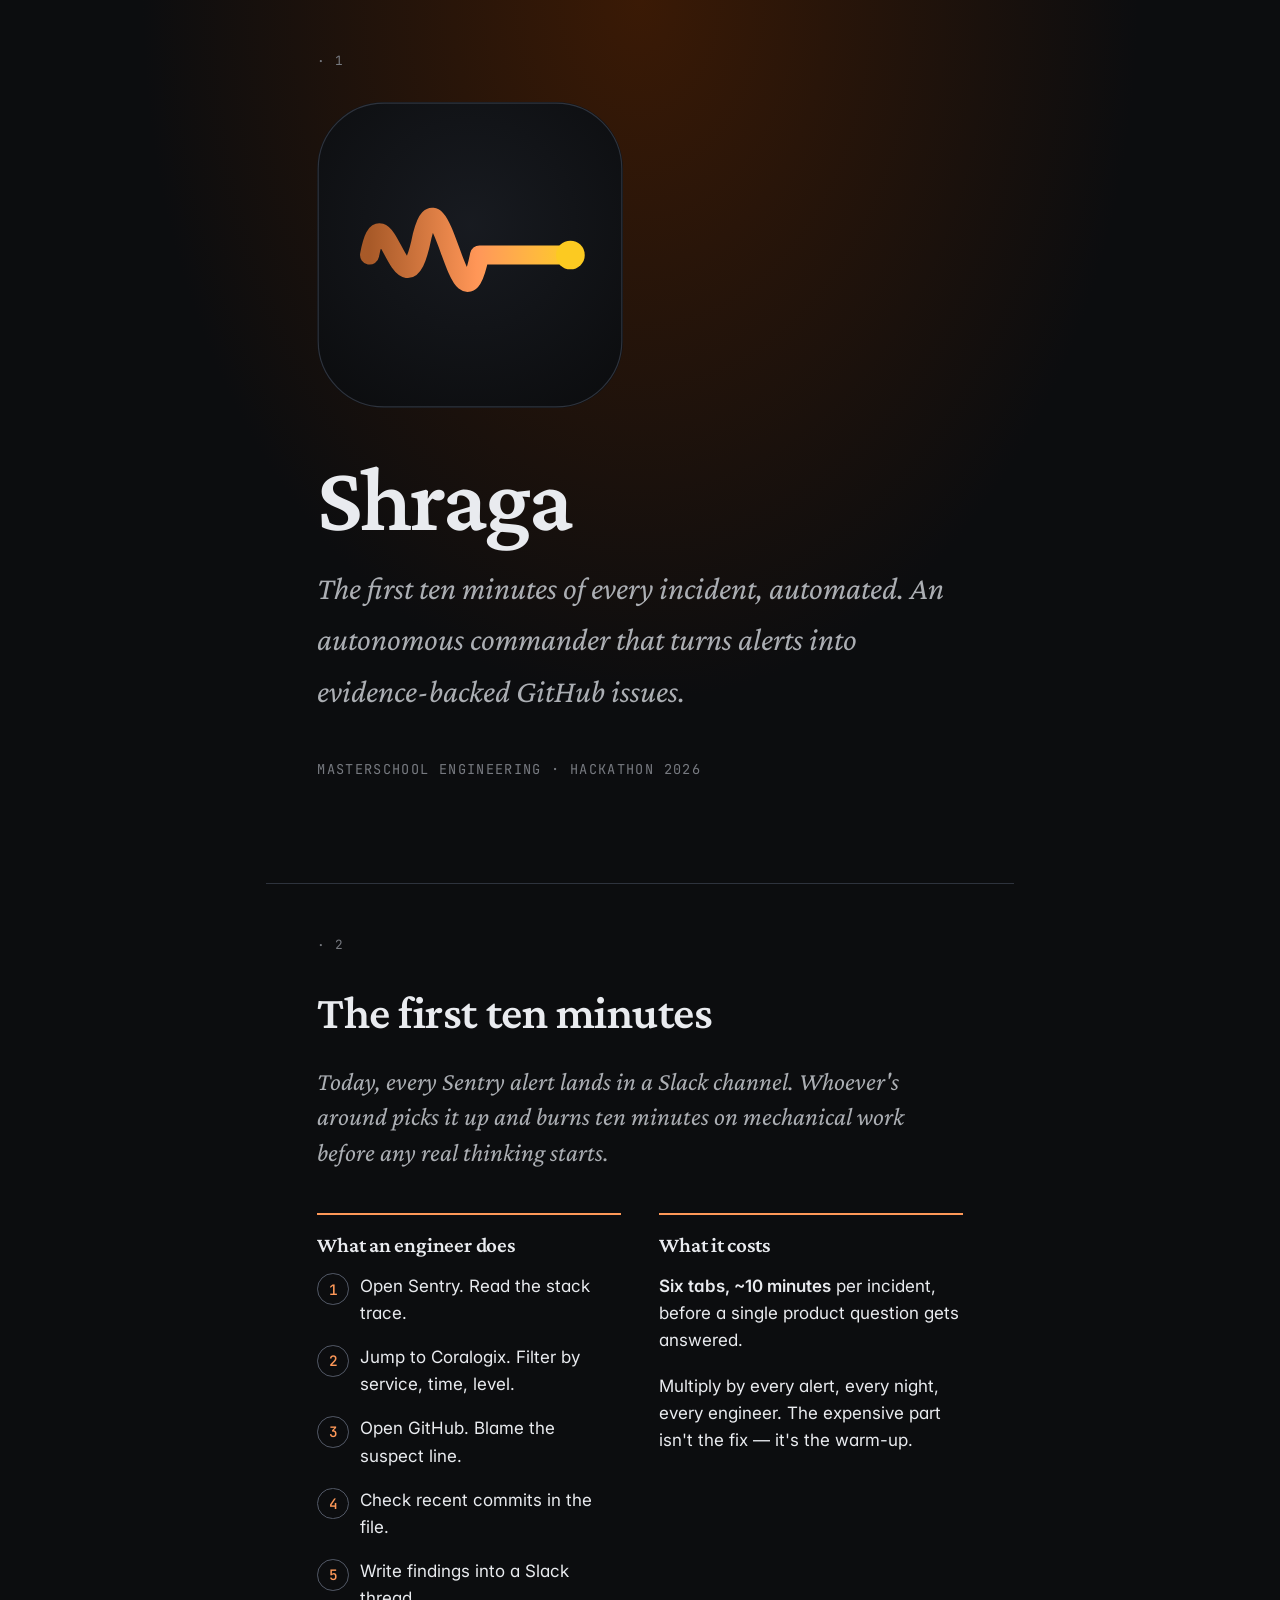
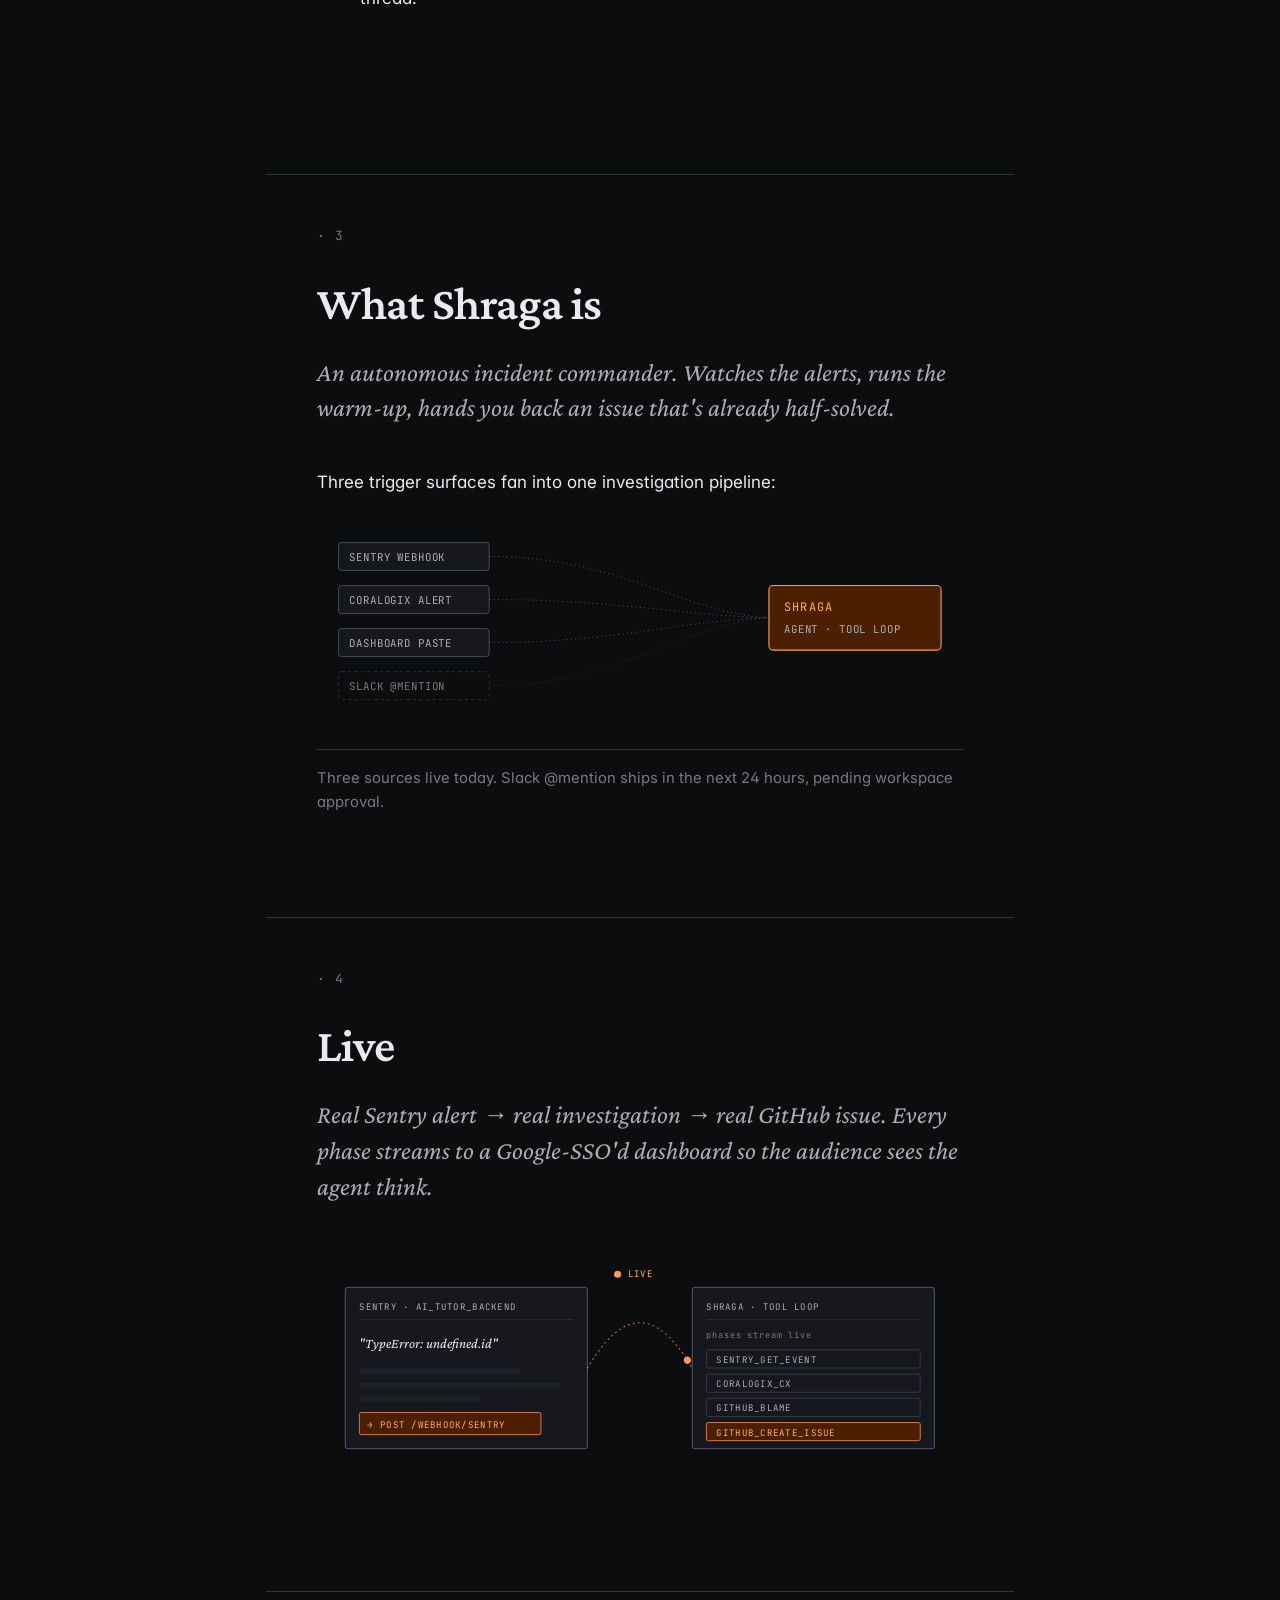
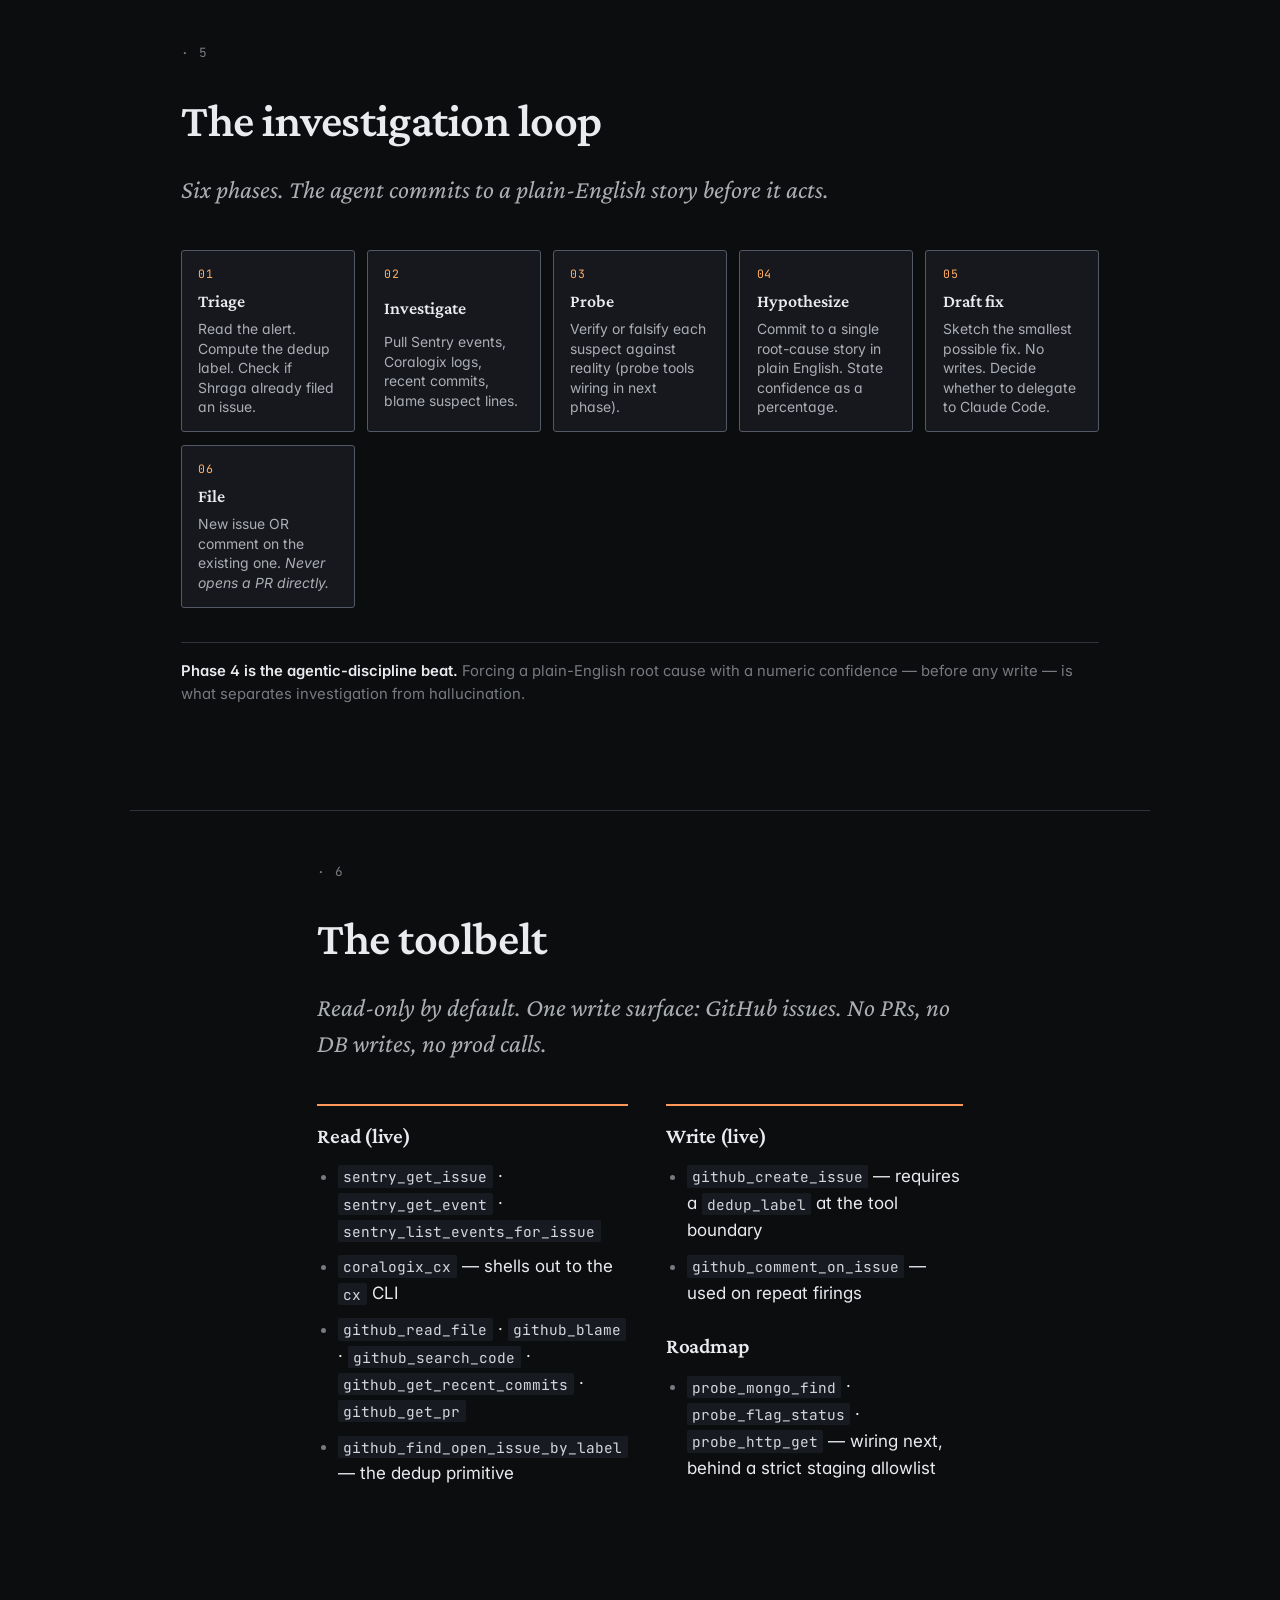
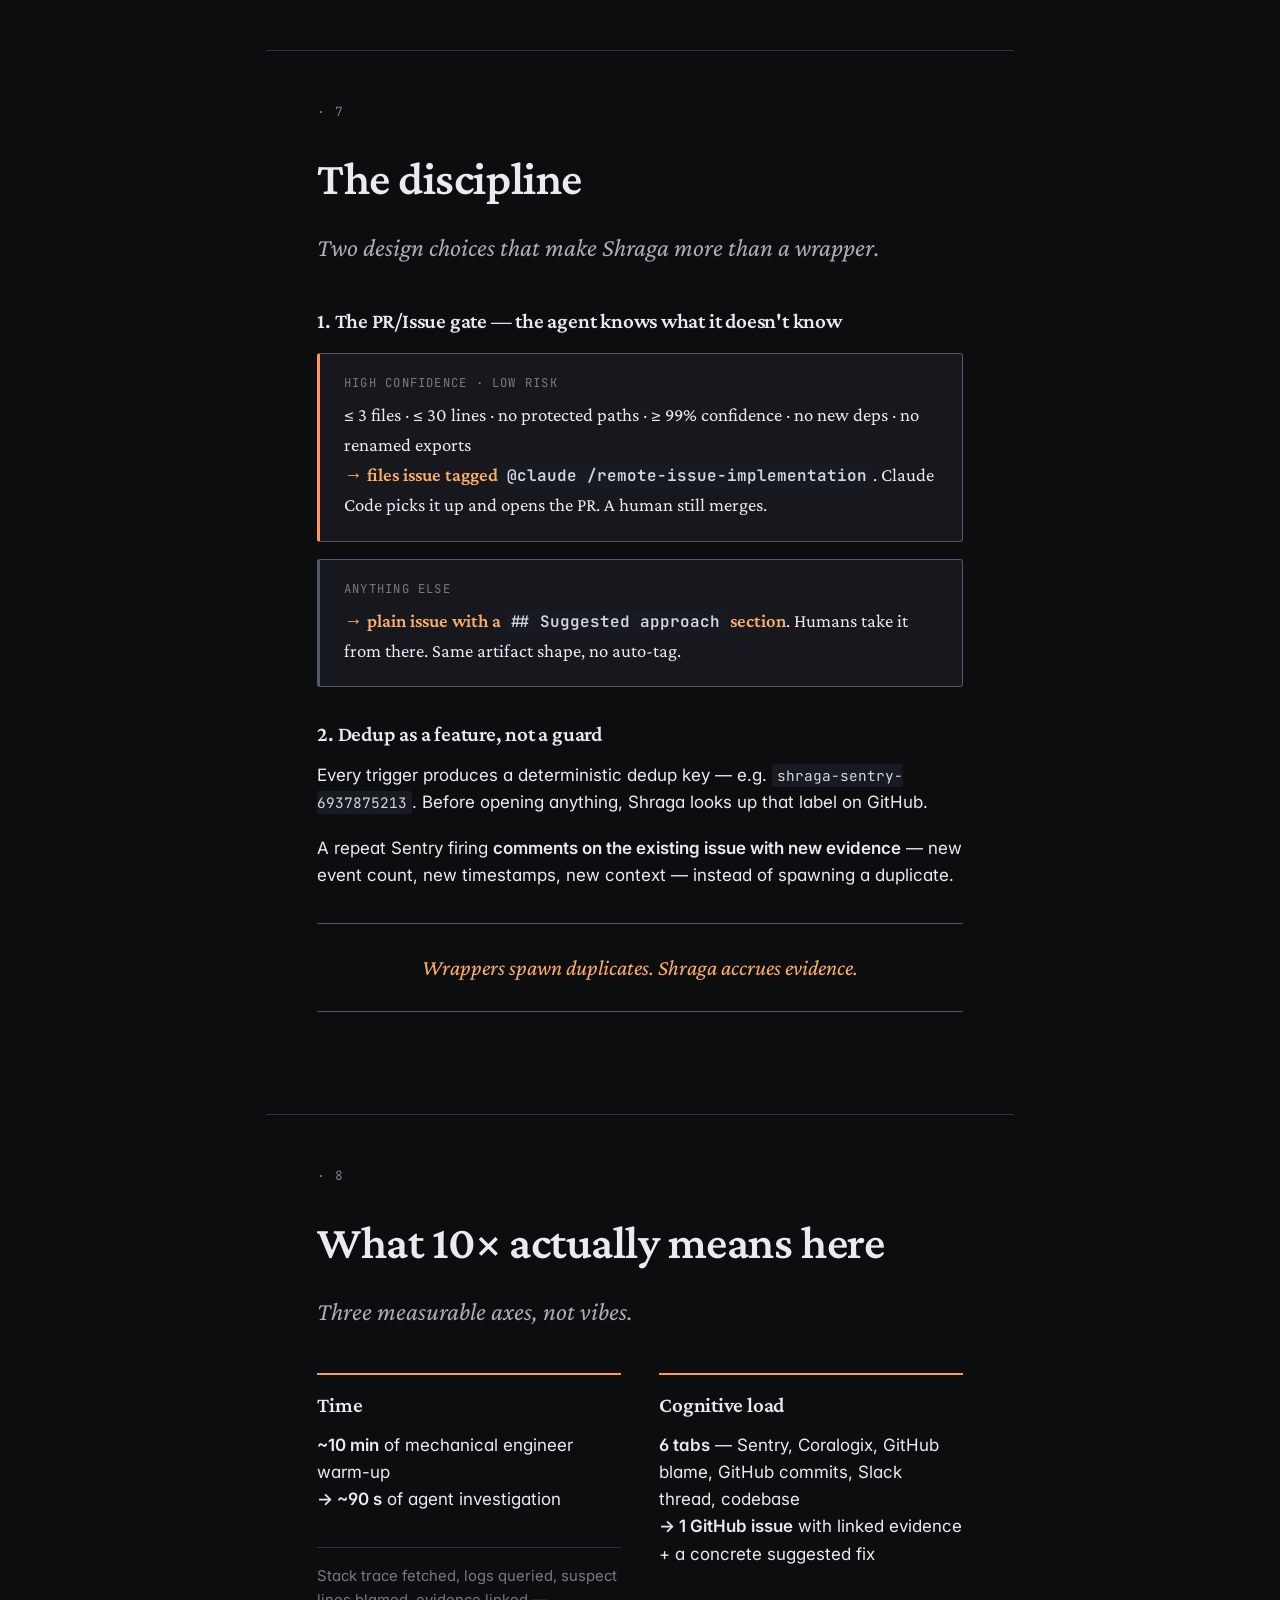
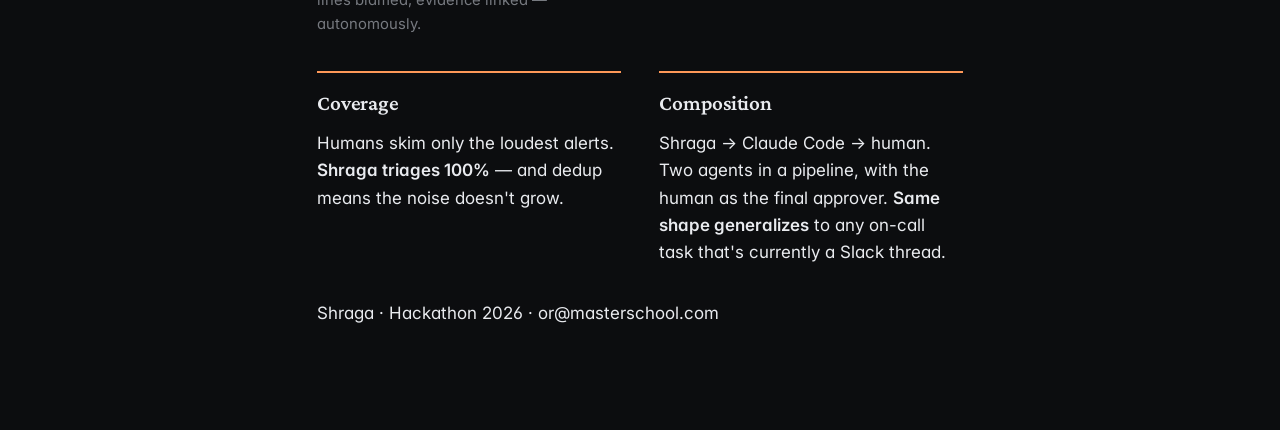
==== commit d553d841: "shraga: rebrand deck from violet/EKG to amber tangle→line. Align the keynote with the dashboard's ne" ====
--- a/shraga/index.html
+++ b/shraga/index.html
@@ -4,7 +4,7 @@
     <meta charset="utf-8" />
     <meta name="viewport" content="width=device-width, initial-scale=1" />
     <title>Shraga · Incident Commander</title>
-    <link rel="icon" type="image/svg+xml" href="data:image/svg+xml;utf8,<svg xmlns='http://www.w3.org/2000/svg' viewBox='0 0 512 512'><rect width='512' height='512' rx='112' fill='%23282040'/><g transform='translate(76 256)' fill='none' stroke='%23a780ff' stroke-width='36' stroke-linecap='round' stroke-linejoin='round'><path d='M0 0 L72 0 L120 -110 L168 110 L216 -54 L264 60 L312 0 L360 0'/></g><circle cx='76' cy='256' r='18' fill='%23a780ff'/></svg>" />
+    <link rel="icon" type="image/svg+xml" href="data:image/svg+xml;utf8,<svg xmlns='http://www.w3.org/2000/svg' viewBox='0 0 512 512'><rect width='512' height='512' rx='112' fill='%2319191e'/><g fill='none' stroke='%23ee9d3e' stroke-width='32' stroke-linecap='round' stroke-linejoin='round'><path d='M88 256 C 112 128, 144 384, 176 224 C 208 96, 240 416, 272 256 L 424 256'/></g><circle cx='424' cy='256' r='26' fill='%23f0c238'/></svg>" />
     <link rel="preconnect" href="https://fonts.googleapis.com" />
     <link rel="preconnect" href="https://fonts.gstatic.com" crossorigin />
     <link
@@ -22,16 +22,17 @@
           viewBox="0 0 512 512"
           xmlns="http://www.w3.org/2000/svg"
           role="img"
-          aria-label="Shraga icon: a violet heartbeat line on a dark squircle"
+          aria-label="Shraga icon: a chaotic line on the left resolving into a clean line ending at a bright dot on the right — chaos in, clarity out"
         >
           <defs>
             <radialGradient id="hero-bg" cx="50%" cy="40%" r="70%">
-              <stop offset="0%" stop-color="oklch(0.26 0.04 282)" />
+              <stop offset="0%" stop-color="oklch(0.22 0.012 264)" />
               <stop offset="100%" stop-color="oklch(0.16 0.005 264)" />
             </radialGradient>
             <linearGradient id="hero-line" x1="0%" y1="50%" x2="100%" y2="50%">
-              <stop offset="0%" stop-color="oklch(0.78 0.16 282)" />
-              <stop offset="100%" stop-color="oklch(0.74 0.18 282)" />
+              <stop offset="0%" stop-color="oklch(0.55 0.12 50)" />
+              <stop offset="55%" stop-color="oklch(0.78 0.15 50)" />
+              <stop offset="100%" stop-color="oklch(0.86 0.17 90)" />
             </linearGradient>
           </defs>
           <rect width="512" height="512" rx="112" fill="url(#hero-bg)" />
@@ -46,18 +47,15 @@
             stroke-width="2"
           />
           <g
-            transform="translate(76 256)"
             fill="none"
             stroke="url(#hero-line)"
-            stroke-width="18"
+            stroke-width="32"
             stroke-linecap="round"
             stroke-linejoin="round"
           >
-            <path
-              d="M0 0 L72 0 L120 -110 L168 110 L216 -54 L264 60 L312 0 L360 0"
-            />
+            <path d="M88 256 C 112 128, 144 384, 176 224 C 208 96, 240 416, 272 256 L 424 256" />
           </g>
-          <circle cx="76" cy="256" r="10" fill="oklch(0.78 0.16 282)" />
+          <circle cx="424" cy="256" r="24" fill="oklch(0.86 0.17 90)" />
         </svg>
         <h1>Shraga</h1>
         <p class="subtitle">
